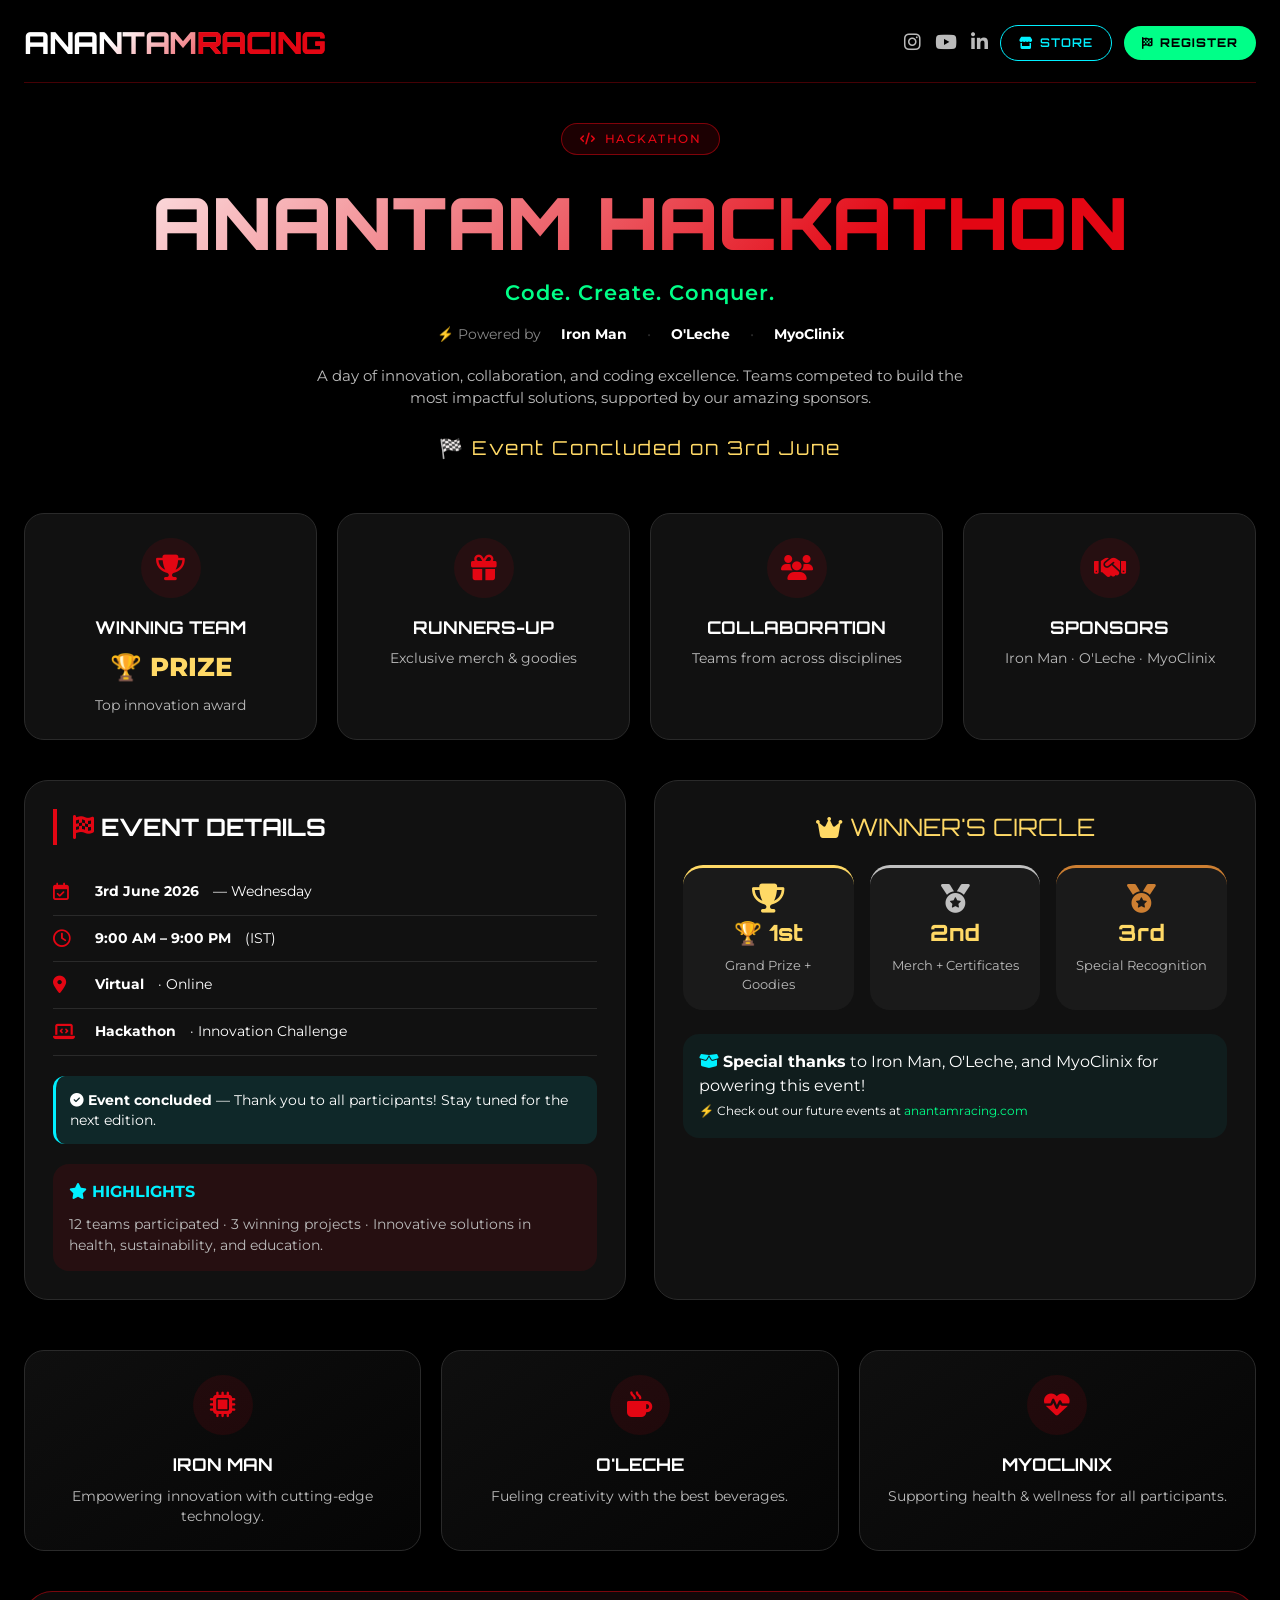
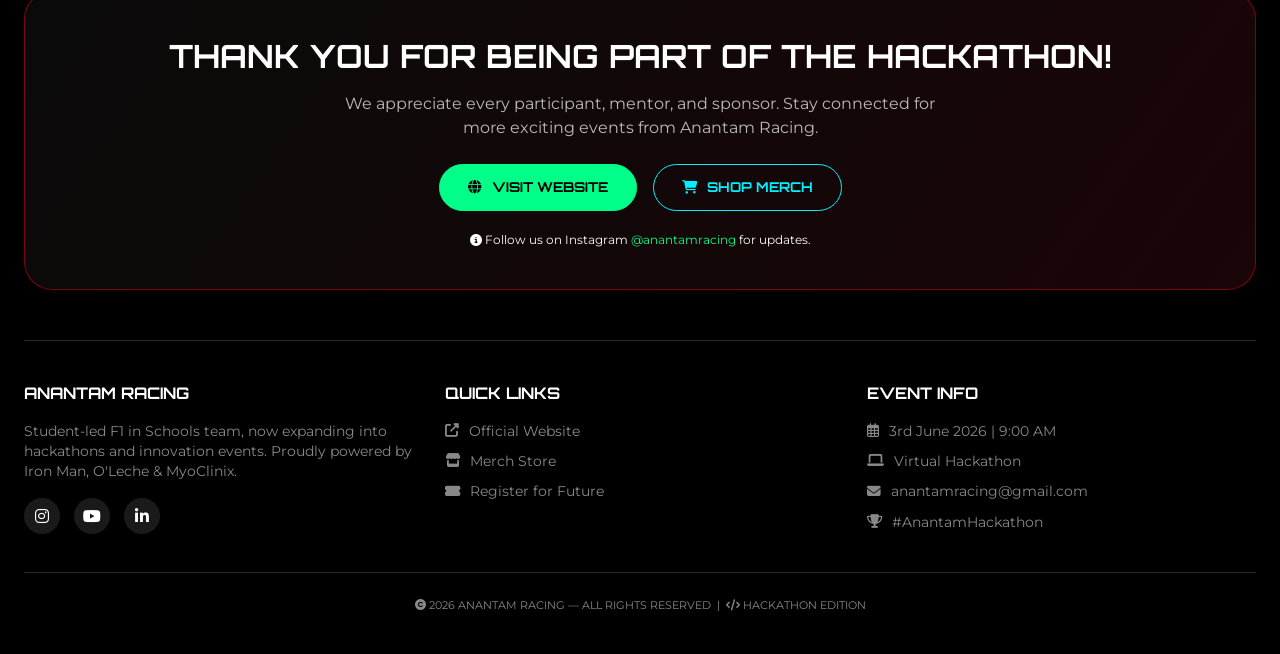
==== index.html @ 7edc6cb1 "Add files via upload" ====
<!DOCTYPE html>
<html lang="en">
<head>
  <meta charset="UTF-8">
  <meta name="viewport" content="width=device-width, initial-scale=1.0, viewport-fit=cover">
  <title>ANANTAM RACING · HACKATHON · Powered by Iron Man, O'Leche & MyoClinix</title>
  
  <!-- SEO & Social -->
  <meta name="description" content="Anantam Hackathon – a day of coding, innovation, and collaboration. Powered by Iron Man, O'Leche, and MyoClinix. Check out the highlights and winners.">
  <meta name="keywords" content="Hackathon, Anantam, Coding, Iron Man, O'Leche, MyoClinix, Innovation, Tech Event">
  <meta name="author" content="Anantam Racing">
  <link rel="canonical" href="https://anantamracing.com/hackathon">
  <meta property="og:title" content="ANANTAM RACING · HACKATHON">
  <meta property="og:description" content="Anantam Hackathon – powered by Iron Man, O'Leche & MyoClinix. Innovation at its best.">
  <meta property="og:image" content="https://anantamracing.com/og-hackathon.jpg">
  <meta property="og:type" content="website">
  <meta name="twitter:card" content="summary_large_image">
  
  <!-- Fonts & Icons -->
  <link href="https://fonts.googleapis.com/css2?family=Orbitron:wght@400;500;600;700;800;900&family=Montserrat:wght@300;400;500;600;700;800&display=swap" rel="stylesheet">
  <link rel="stylesheet" href="https://cdnjs.cloudflare.com/ajax/libs/font-awesome/6.4.0/css/all.min.css">
  <link rel="icon" href="https://anantamracing.com/assets/favicon/favicon-dark.png" media="(prefers-color-scheme: dark)">
  <link rel="icon" href="https://anantamracing.com/assets/favicon/favicon-light.png" media="(prefers-color-scheme: light)">
  <style>
    /* === SAME STYLES AS BEFORE (kept identical for consistency) === */
    * {
      margin: 0;
      padding: 0;
      box-sizing: border-box;
    }

    :root {
      --primary: #E30613;
      --primary-dark: #b0050f;
      --accent: #00F0FF;
      --dark: #000000;
      --gray-100: #0A0A0A;
      --gray-200: #111111;
      --gray-300: #1A1A1A;
      --gray-400: #2A2A2A;
      --text-light: #FFFFFF;
      --text-muted: #BBBBBB;
      --text-dim: #888888;
      --gold: #FFD966;
      --neon-green: #00FF88;
      --silver: #C0C0C0;
      --bronze: #CD7F32;
    }

    body {
      background: var(--dark);
      color: var(--text-light);
      font-family: 'Montserrat', sans-serif;
      line-height: 1.5;
      overflow-x: hidden;
    }

    html {
      scroll-behavior: smooth;
    }

    ::-webkit-scrollbar {
      width: 5px;
    }
    ::-webkit-scrollbar-track {
      background: var(--gray-300);
    }
    ::-webkit-scrollbar-thumb {
      background: var(--primary);
      border-radius: 10px;
    }

    .container {
      width: 100%;
      max-width: 1280px;
      margin: 0 auto;
      padding: 20px 24px;
    }

    @media (max-width: 768px) {
      .container {
        padding: 16px 20px;
      }
    }

    @media (max-width: 480px) {
      .container {
        padding: 12px 16px;
      }
    }

    .main-header {
      display: flex;
      justify-content: space-between;
      align-items: center;
      flex-wrap: wrap;
      gap: 16px;
      margin-bottom: 40px;
      padding-bottom: 16px;
      border-bottom: 1px solid rgba(227,6,19,0.3);
    }

    .logo {
      font-family: 'Orbitron', monospace;
      font-size: clamp(1.4rem, 5vw, 1.9rem);
      font-weight: 800;
      letter-spacing: -0.5px;
      background: linear-gradient(135deg, #fff 30%, var(--primary) 80%);
      -webkit-background-clip: text;
      background-clip: text;
      color: transparent;
    }
    .logo span {
      background: none;
      -webkit-background-clip: unset;
      background-clip: unset;
      color: var(--primary);
    }

    .header-actions {
      display: flex;
      gap: 12px;
      align-items: center;
      flex-wrap: wrap;
    }

    .social-icons {
      display: flex;
      gap: 14px;
    }
    .social-icons a {
      color: var(--text-muted);
      font-size: 1.2rem;
      transition: all 0.2s ease;
    }
    .social-icons a:hover {
      color: var(--primary);
      transform: translateY(-2px);
    }

    .btn {
      padding: 8px 18px;
      border-radius: 40px;
      font-family: 'Orbitron', monospace;
      font-weight: 600;
      font-size: 0.75rem;
      letter-spacing: 1px;
      text-decoration: none;
      transition: 0.25s;
      display: inline-flex;
      align-items: center;
      gap: 6px;
      white-space: nowrap;
    }

    @media (max-width: 550px) {
      .btn {
        padding: 6px 14px;
        font-size: 0.7rem;
      }
      .social-icons a {
        font-size: 1rem;
      }
    }

    .btn-primary {
      background: var(--primary);
      color: white;
      border: 1px solid var(--primary);
    }
    .btn-primary:hover {
      background: transparent;
      color: var(--primary);
    }
    .btn-merch {
      background: transparent;
      border: 1px solid var(--accent);
      color: var(--accent);
    }
    .btn-merch:hover {
      background: var(--accent);
      color: #000;
    }
    .btn-register {
      background: var(--neon-green);
      border-color: var(--neon-green);
      color: #000;
      font-weight: 800;
    }
    .btn-register:hover {
      background: transparent;
      color: var(--neon-green);
    }

    .hero {
      text-align: center;
      margin: 20px 0 40px;
    }
    .event-badge {
      display: inline-flex;
      align-items: center;
      gap: 8px;
      background: rgba(227,6,19,0.12);
      backdrop-filter: blur(4px);
      padding: 6px 18px;
      border-radius: 60px;
      border: 1px solid rgba(227,6,19,0.5);
      font-size: 0.75rem;
      font-weight: 500;
      letter-spacing: 1.5px;
      margin-bottom: 24px;
      color: var(--primary);
    }
    .hero h1 {
      font-family: 'Orbitron', monospace;
      font-size: clamp(2rem, 8vw, 4.5rem);
      font-weight: 900;
      line-height: 1.2;
      background: linear-gradient(135deg, #FFFFFF 0%, #E30613 70%);
      -webkit-background-clip: text;
      background-clip: text;
      color: transparent;
      margin-bottom: 12px;
    }
    .hero-tagline {
      font-size: clamp(1rem, 4vw, 1.3rem);
      color: var(--neon-green);
      font-weight: 600;
      letter-spacing: 1px;
      margin-bottom: 16px;
    }
    .hero-desc {
      max-width: 700px;
      margin: 0 auto 24px;
      color: var(--text-muted);
      font-size: 0.95rem;
      padding: 0 12px;
    }
    .partner-credit {
      display: flex;
      justify-content: center;
      align-items: center;
      gap: 20px;
      flex-wrap: wrap;
      margin-bottom: 20px;
      font-size: 0.85rem;
      color: var(--text-dim);
    }
    .partner-credit strong {
      color: var(--text-light);
    }
    .partner-credit .divider {
      color: var(--gray-400);
    }

    .countdown-wrapper {
      display: flex;
      justify-content: center;
      gap: 12px;
      flex-wrap: wrap;
      margin-top: 20px;
    }
    .time-card {
      background: rgba(0,0,0,0.7);
      backdrop-filter: blur(12px);
      border: 1px solid var(--gray-400);
      border-radius: 16px;
      padding: 12px 16px;
      min-width: 75px;
      text-align: center;
    }
    @media (max-width: 480px) {
      .time-card {
        min-width: 65px;
        padding: 10px 12px;
      }
      .time-card h2 {
        font-size: 1.8rem;
      }
    }
    .time-card h2 {
      font-family: 'Orbitron', monospace;
      font-size: 2rem;
      font-weight: 800;
      color: var(--primary);
      margin-bottom: 4px;
    }
    .time-card p {
      font-size: 0.65rem;
      text-transform: uppercase;
      letter-spacing: 1px;
      color: var(--text-dim);
    }
    .concluded-msg {
      font-family: 'Orbitron', monospace;
      font-size: 1.2rem;
      color: var(--gold);
      margin-top: 10px;
      letter-spacing: 2px;
    }

    .highlights-grid {
      display: grid;
      grid-template-columns: repeat(auto-fit, minmax(220px, 1fr));
      gap: 20px;
      margin: 50px 0 40px;
    }
    @media (max-width: 560px) {
      .highlights-grid {
        grid-template-columns: 1fr 1fr;
        gap: 14px;
      }
    }
    @media (max-width: 450px) {
      .highlights-grid {
        grid-template-columns: 1fr;
      }
    }
    .highlight-block {
      background: var(--gray-200);
      border: 1px solid var(--gray-400);
      border-radius: 20px;
      padding: 24px 16px;
      text-align: center;
      transition: all 0.3s ease;
    }
    .highlight-block:hover {
      border-color: var(--primary);
      transform: translateY(-4px);
    }
    .icon-circle {
      width: 60px;
      height: 60px;
      background: rgba(227,6,19,0.1);
      border-radius: 50%;
      display: flex;
      align-items: center;
      justify-content: center;
      margin: 0 auto 16px;
      font-size: 1.6rem;
      color: var(--primary);
    }
    .highlight-block h3 {
      font-family: 'Orbitron', monospace;
      font-size: 1.1rem;
      margin-bottom: 8px;
    }
    .highlight-block p {
      color: var(--text-muted);
      font-size: 0.85rem;
    }
    .prize-money {
      font-size: 1.6rem;
      font-weight: 800;
      color: var(--gold);
      margin: 8px 0;
    }

    .feature-grid {
      display: grid;
      grid-template-columns: 1fr 1fr;
      gap: 28px;
      margin: 40px 0 50px;
    }
    @media (max-width: 880px) {
      .feature-grid {
        grid-template-columns: 1fr;
        gap: 24px;
      }
    }
    .info-card, .podium-card {
      background: var(--gray-200);
      border-radius: 24px;
      border: 1px solid var(--gray-400);
      padding: 28px;
    }
    @media (max-width: 480px) {
      .info-card, .podium-card {
        padding: 20px;
      }
    }
    .info-card h2 {
      font-family: 'Orbitron', monospace;
      font-size: 1.5rem;
      margin-bottom: 24px;
      border-left: 4px solid var(--primary);
      padding-left: 16px;
    }
    .details-list {
      list-style: none;
    }
    .details-list li {
      display: flex;
      align-items: center;
      gap: 14px;
      padding: 12px 0;
      border-bottom: 1px solid var(--gray-400);
      font-size: 0.9rem;
      flex-wrap: wrap;
    }
    .details-list li i {
      width: 28px;
      color: var(--primary);
      font-size: 1.1rem;
    }
    .registration-note {
      background: rgba(0,240,255,0.1);
      border-left: 3px solid var(--accent);
      padding: 14px;
      margin-top: 20px;
      border-radius: 12px;
      font-size: 0.85rem;
    }
    .extra-attempts {
      background: rgba(227,6,19,0.1);
      border-radius: 16px;
      padding: 16px;
      margin-top: 20px;
    }
    .extra-attempts h4 {
      color: var(--accent);
      margin-bottom: 10px;
      font-size: 1rem;
    }
    .extra-attempts p {
      font-size: 0.85rem;
      color: var(--text-muted);
    }

    .podium-title {
      font-family: 'Orbitron', monospace;
      font-size: 1.5rem;
      color: var(--gold);
      margin-bottom: 20px;
      text-align: center;
    }
    .prize-structure {
      display: flex;
      justify-content: space-around;
      flex-wrap: wrap;
      gap: 16px;
      margin-top: 16px;
    }
    .prize-item {
      background: var(--gray-300);
      padding: 16px;
      border-radius: 20px;
      flex: 1;
      min-width: 100px;
      text-align: center;
    }
    .prize-item.p1 { border-top: 3px solid var(--gold); }
    .prize-item.p2 { border-top: 3px solid var(--silver); }
    .prize-item.p3 { border-top: 3px solid var(--bronze); }
    .prize-amount {
      font-size: 1.4rem;
      font-weight: 800;
      font-family: 'Orbitron', monospace;
      color: var(--gold);
    }
    .prize-desc {
      color: var(--text-muted);
      margin-top: 6px;
      font-size: 0.8rem;
    }

    .cta-premium {
      background: linear-gradient(125deg, #0A0A0A 0%, #1a0507 100%);
      border-radius: 28px;
      padding: 40px 24px;
      text-align: center;
      margin: 40px 0 50px;
      border: 1px solid rgba(227,6,19,0.5);
    }
    @media (max-width: 480px) {
      .cta-premium {
        padding: 32px 20px;
      }
    }
    .cta-premium h2 {
      font-size: clamp(1.5rem, 5vw, 2rem);
      font-family: 'Orbitron', monospace;
      margin-bottom: 12px;
    }
    .cta-buttons-group {
      display: flex;
      gap: 16px;
      justify-content: center;
      flex-wrap: wrap;
      margin-top: 24px;
    }
    .btn-cta {
      padding: 12px 28px;
      border-radius: 60px;
      text-decoration: none;
      font-weight: 700;
      font-family: 'Orbitron', monospace;
      transition: 0.2s;
      display: inline-flex;
      align-items: center;
      gap: 10px;
      font-size: 0.85rem;
    }
    .btn-cta-primary {
      background: var(--neon-green);
      color: #000;
      border: 1px solid var(--neon-green);
    }
    .btn-cta-primary:hover {
      background: transparent;
      color: var(--neon-green);
    }
    .btn-cta-secondary {
      background: transparent;
      border: 1px solid var(--accent);
      color: var(--accent);
    }
    .btn-cta-secondary:hover {
      background: var(--accent);
      color: #000;
    }

    .footer {
      margin-top: 50px;
      border-top: 1px solid var(--gray-400);
      padding-top: 40px;
    }
    .footer-grid {
      display: grid;
      grid-template-columns: repeat(auto-fit, minmax(220px, 1fr));
      gap: 32px;
      margin-bottom: 30px;
    }
    @media (max-width: 600px) {
      .footer-grid {
        gap: 24px;
      }
    }
    .footer-col h4 {
      font-family: 'Orbitron', monospace;
      margin-bottom: 16px;
      font-size: 1rem;
    }
    .footer-links, .footer-contact {
      list-style: none;
    }
    .footer-links li, .footer-contact li {
      margin-bottom: 10px;
      display: flex;
      align-items: center;
      gap: 10px;
      color: var(--text-dim);
      font-size: 0.85rem;
      flex-wrap: wrap;
    }
    .footer-links a {
      color: var(--text-dim);
      text-decoration: none;
      transition: 0.2s;
    }
    .footer-links a:hover {
      color: var(--primary);
    }
    .social-footer {
      display: flex;
      gap: 14px;
      margin-top: 16px;
      flex-wrap: wrap;
    }
    .social-footer a {
      background: var(--gray-300);
      width: 36px;
      height: 36px;
      border-radius: 50%;
      display: flex;
      align-items: center;
      justify-content: center;
      color: white;
      transition: 0.2s;
      text-decoration: none;
    }
    .social-footer a:hover {
      background: var(--primary);
      transform: translateY(-3px);
    }
    .copyright {
      text-align: center;
      padding: 24px 0 20px;
      border-top: 1px solid var(--gray-400);
      font-size: 0.7rem;
      color: var(--text-dim);
    }

    .text-link {
      color: var(--neon-green);
      text-decoration: none;
    }
    .text-link:hover {
      text-decoration: underline;
    }
    .fade-up {
      opacity: 0;
      transform: translateY(25px);
      animation: fadeUp 0.7s forwards;
    }
    @keyframes fadeUp {
      to { opacity: 1; transform: translateY(0); }
    }
    .delay-1 { animation-delay: 0.1s; }
    .delay-2 { animation-delay: 0.2s; }
  </style>
</head>
<body>

<div class="container">
  <!-- HEADER -->
  <div class="main-header fade-up">
    <div class="logo">ANANTAM<span>RACING</span></div>
    <div class="header-actions">
      <div class="social-icons">
        <a href="https://www.instagram.com/anantamracing/" target="_blank"><i class="fab fa-instagram"></i></a>
        <a href="https://www.youtube.com/@Anantamracing" target="_blank"><i class="fab fa-youtube"></i></a>
        <a href="https://www.linkedin.com/company/anantam-f1-in-schools/" target="_blank"><i class="fab fa-linkedin-in"></i></a>
      </div>
      <a href="https://store.anantamracing.com" class="btn btn-merch" target="_blank"><i class="fas fa-store"></i> STORE</a>
      <a href="https://tickets.anantamracing.com" class="btn btn-register" target="_blank"><i class="fas fa-flag-checkered"></i> REGISTER</a>
    </div>
  </div>

  <!-- HERO -->
  <div class="hero fade-up delay-1">
    <div class="event-badge"><i class="fas fa-code"></i> HACKATHON</div>
    <h1>ANANTAM HACKATHON</h1>
    <div class="hero-tagline">Code. Create. Conquer.</div>
    
    <!-- Partnership Credit -->
    <div class="partner-credit">
      <span>⚡ Powered by</span>
      <strong>Iron Man</strong>
      <span class="divider">•</span>
      <strong>O'Leche</strong>
      <span class="divider">•</span>
      <strong>MyoClinix</strong>
    </div>

    <p class="hero-desc">A day of innovation, collaboration, and coding excellence. Teams competed to build the most impactful solutions, supported by our amazing sponsors.</p>
    
    <!-- Countdown – now showing "Event Concluded" since it's past -->
    <div class="countdown-wrapper" id="countdownContainer">
      <div class="time-card"><h2 id="days">00</h2><p>DAYS</p></div>
      <div class="time-card"><h2 id="hours">00</h2><p>HOURS</p></div>
      <div class="time-card"><h2 id="minutes">00</h2><p>MINUTES</p></div>
      <div class="time-card"><h2 id="seconds">00</h2><p>SECONDS</p></div>
    </div>
    <div class="concluded-msg" id="concludedMsg" style="display:none;">🏁 Event Concluded on 3rd June</div>
  </div>

  <!-- HIGHLIGHTS -->
  <div class="highlights-grid fade-up delay-2">
    <div class="highlight-block"><div class="icon-circle"><i class="fas fa-trophy"></i></div><h3>WINNING TEAM</h3><div class="prize-money">🏆 PRIZE</div><p>Top innovation award</p></div>
    <div class="highlight-block"><div class="icon-circle"><i class="fas fa-gift"></i></div><h3>RUNNERS-UP</h3><p>Exclusive merch & goodies</p></div>
    <div class="highlight-block"><div class="icon-circle"><i class="fas fa-users"></i></div><h3>COLLABORATION</h3><p>Teams from across disciplines</p></div>
    <div class="highlight-block"><div class="icon-circle"><i class="fas fa-handshake"></i></div><h3>SPONSORS</h3><p>Iron Man · O'Leche · MyoClinix</p></div>
  </div>

  <!-- FEATURE GRID -->
  <div class="feature-grid">
    <div class="info-card fade-up">
      <h2><i class="fas fa-flag-checkered" style="color: var(--primary);"></i> EVENT DETAILS</h2>
      <ul class="details-list">
        <li><i class="far fa-calendar-check"></i> <strong>3rd June 2026</strong> — Wednesday</li>
        <li><i class="far fa-clock"></i> <strong>9:00 AM – 9:00 PM</strong> (IST)</li>
        <li><i class="fas fa-location-dot"></i> <strong>Virtual</strong> · Online</li>
        <li><i class="fas fa-laptop-code"></i> <strong>Hackathon</strong> · Innovation Challenge</li>
      </ul>
      <div class="registration-note">
        <i class="fas fa-check-circle"></i> <strong>Event concluded</strong> — Thank you to all participants! Stay tuned for the next edition.
      </div>
      <div class="extra-attempts">
        <h4><i class="fas fa-star"></i> HIGHLIGHTS</h4>
        <p>12 teams participated · 3 winning projects · Innovative solutions in health, sustainability, and education.</p>
      </div>
    </div>

    <!-- PODIUM -->
    <div class="podium-card fade-up delay-1">
      <div class="podium-title"><i class="fas fa-crown"></i> WINNER'S CIRCLE</div>
      <div class="prize-structure">
        <div class="prize-item p1">
          <i class="fas fa-trophy" style="font-size: 1.8rem; color: var(--gold);"></i>
          <div class="prize-amount">🏆 1st</div>
          <div class="prize-desc">Grand Prize + Goodies</div>
        </div>
        <div class="prize-item p2">
          <i class="fas fa-medal" style="font-size: 1.8rem; color: var(--silver);"></i>
          <div class="prize-amount">2nd</div>
          <div class="prize-desc">Merch + Certificates</div>
        </div>
        <div class="prize-item p3">
          <i class="fas fa-medal" style="font-size: 1.8rem; color: var(--bronze);"></i>
          <div class="prize-amount">3rd</div>
          <div class="prize-desc">Special Recognition</div>
        </div>
      </div>
      <div style="margin-top: 24px; padding: 16px; background: rgba(0,240,255,0.05); border-radius: 16px;">
        <i class="fas fa-box-open" style="color: var(--accent);"></i> <strong>Special thanks</strong> to Iron Man, O'Leche, and MyoClinix for powering this event!<br>
        <span style="font-size: 0.75rem;">⚡ Check out our future events at <a href="https://anantamracing.com" target="_blank" class="text-link">anantamracing.com</a></span>
      </div>
    </div>
  </div>

  <!-- SPONSOR HIGHLIGHTS -->
  <div class="highlights-grid" style="margin: 20px 0 30px;">
    <div class="highlight-block" style="background: linear-gradient(145deg, #0f0f0f, #050505);">
      <div class="icon-circle"><i class="fas fa-microchip"></i></div>
      <h3>IRON MAN</h3>
      <p>Empowering innovation with cutting-edge technology.</p>
    </div>
    <div class="highlight-block" style="background: linear-gradient(145deg, #0f0f0f, #050505);">
      <div class="icon-circle"><i class="fas fa-mug-hot"></i></div>
      <h3>O'LECHE</h3>
      <p>Fueling creativity with the best beverages.</p>
    </div>
    <div class="highlight-block" style="background: linear-gradient(145deg, #0f0f0f, #050505);">
      <div class="icon-circle"><i class="fas fa-heartbeat"></i></div>
      <h3>MYOCLINIX</h3>
      <p>Supporting health & wellness for all participants.</p>
    </div>
  </div>

  <!-- CTA SECTION – now showing "Event Concluded" but keeping the layout -->
  <div class="cta-premium fade-up">
    <h2>THANK YOU FOR BEING PART OF THE HACKATHON!</h2>
    <p style="max-width: 600px; margin: 0 auto; color: var(--text-muted);">We appreciate every participant, mentor, and sponsor. Stay connected for more exciting events from Anantam Racing.</p>
    <div class="cta-buttons-group">
      <a href="https://anantamracing.com" target="_blank" class="btn-cta btn-cta-primary"><i class="fas fa-globe"></i> VISIT WEBSITE</a>
      <a href="https://store.anantamracing.com" target="_blank" class="btn-cta btn-cta-secondary"><i class="fas fa-shopping-cart"></i> SHOP MERCH</a>
    </div>
    <p style="margin-top: 20px; font-size: 0.75rem;"><i class="fas fa-info-circle"></i> Follow us on Instagram <a href="https://instagram.com/anantamracing" target="_blank" class="text-link">@anantamracing</a> for updates.</p>
  </div>

  <!-- FOOTER -->
  <div class="footer">
    <div class="footer-grid">
      <div class="footer-col">
        <h4>ANANTAM RACING</h4>
        <p style="color: var(--text-dim); font-size: 0.85rem;">Student-led F1 in Schools team, now expanding into hackathons and innovation events. Proudly powered by Iron Man, O'Leche & MyoClinix.</p>
        <div class="social-footer">
          <a href="https://www.instagram.com/anantamracing/" target="_blank"><i class="fab fa-instagram"></i></a>
          <a href="https://www.youtube.com/@Anantamracing" target="_blank"><i class="fab fa-youtube"></i></a>
          <a href="https://www.linkedin.com/company/anantam-f1-in-schools/" target="_blank"><i class="fab fa-linkedin-in"></i></a>
        </div>
      </div>
      <div class="footer-col">
        <h4>QUICK LINKS</h4>
        <ul class="footer-links">
          <li><i class="fas fa-external-link-alt"></i> <a href="https://anantamracing.com" target="_blank">Official Website</a></li>
          <li><i class="fas fa-store"></i> <a href="https://store.anantamracing.com" target="_blank">Merch Store</a></li>
          <li><i class="fas fa-ticket-alt"></i> <a href="https://tickets.anantamracing.com" target="_blank">Register for Future</a></li>
        </ul>
      </div>
      <div class="footer-col">
        <h4>EVENT INFO</h4>
        <ul class="footer-contact">
          <li><i class="far fa-calendar-alt"></i> 3rd June 2026 | 9:00 AM</li>
          <li><i class="fas fa-laptop"></i> Virtual Hackathon</li>
          <li><i class="fas fa-envelope"></i> anantamracing@gmail.com</li>
          <li><i class="fas fa-trophy"></i> #AnantamHackathon</li>
        </ul>
      </div>
    </div>
    <div class="copyright">
      <i class="fas fa-copyright"></i> 2026 ANANTAM RACING — ALL RIGHTS RESERVED &nbsp;|&nbsp; <i class="fas fa-code"></i> HACKATHON EDITION
    </div>
  </div>
</div>

<script>
  // COUNTDOWN for June 3, 2026 at 9:00 AM (already passed)
  const eventDate = new Date("June 3, 2026 09:00:00").getTime();

  function updateCountdown() {
    const now = new Date().getTime();
    const distance = eventDate - now;

    if (distance < 0) {
      // Event concluded – hide numbers, show message
      document.querySelector('.countdown-wrapper').style.display = 'none';
      document.getElementById('concludedMsg').style.display = 'block';
      return;
    }

    const days = Math.floor(distance / (1000 * 60 * 60 * 24));
    const hours = Math.floor((distance % (1000 * 60 * 60 * 24)) / (1000 * 60 * 60));
    const minutes = Math.floor((distance % (1000 * 60 * 60)) / (1000 * 60));
    const seconds = Math.floor((distance % (1000 * 60)) / 1000);

    document.getElementById("days").innerText = days.toString().padStart(2, '0');
    document.getElementById("hours").innerText = hours.toString().padStart(2, '0');
    document.getElementById("minutes").innerText = minutes.toString().padStart(2, '0');
    document.getElementById("seconds").innerText = seconds.toString().padStart(2, '0');
  }
  updateCountdown();
  setInterval(updateCountdown, 1000);

  // Intersection animations for cards
  const animatedCards = document.querySelectorAll('.highlight-block, .info-card, .podium-card, .cta-premium');
  const observer = new IntersectionObserver((entries) => {
    entries.forEach(entry => {
      if(entry.isIntersecting) {
        entry.target.style.opacity = "1";
        entry.target.style.transform = "translateY(0)";
      }
    });
  }, { threshold: 0.1, rootMargin: "0px 0px -20px 0px" });
  
  animatedCards.forEach(card => {
    card.style.opacity = "0";
    card.style.transform = "translateY(20px)";
    card.style.transition = "opacity 0.5s ease, transform 0.5s ease";
    observer.observe(card);
  });
</script>
</body>
</html>
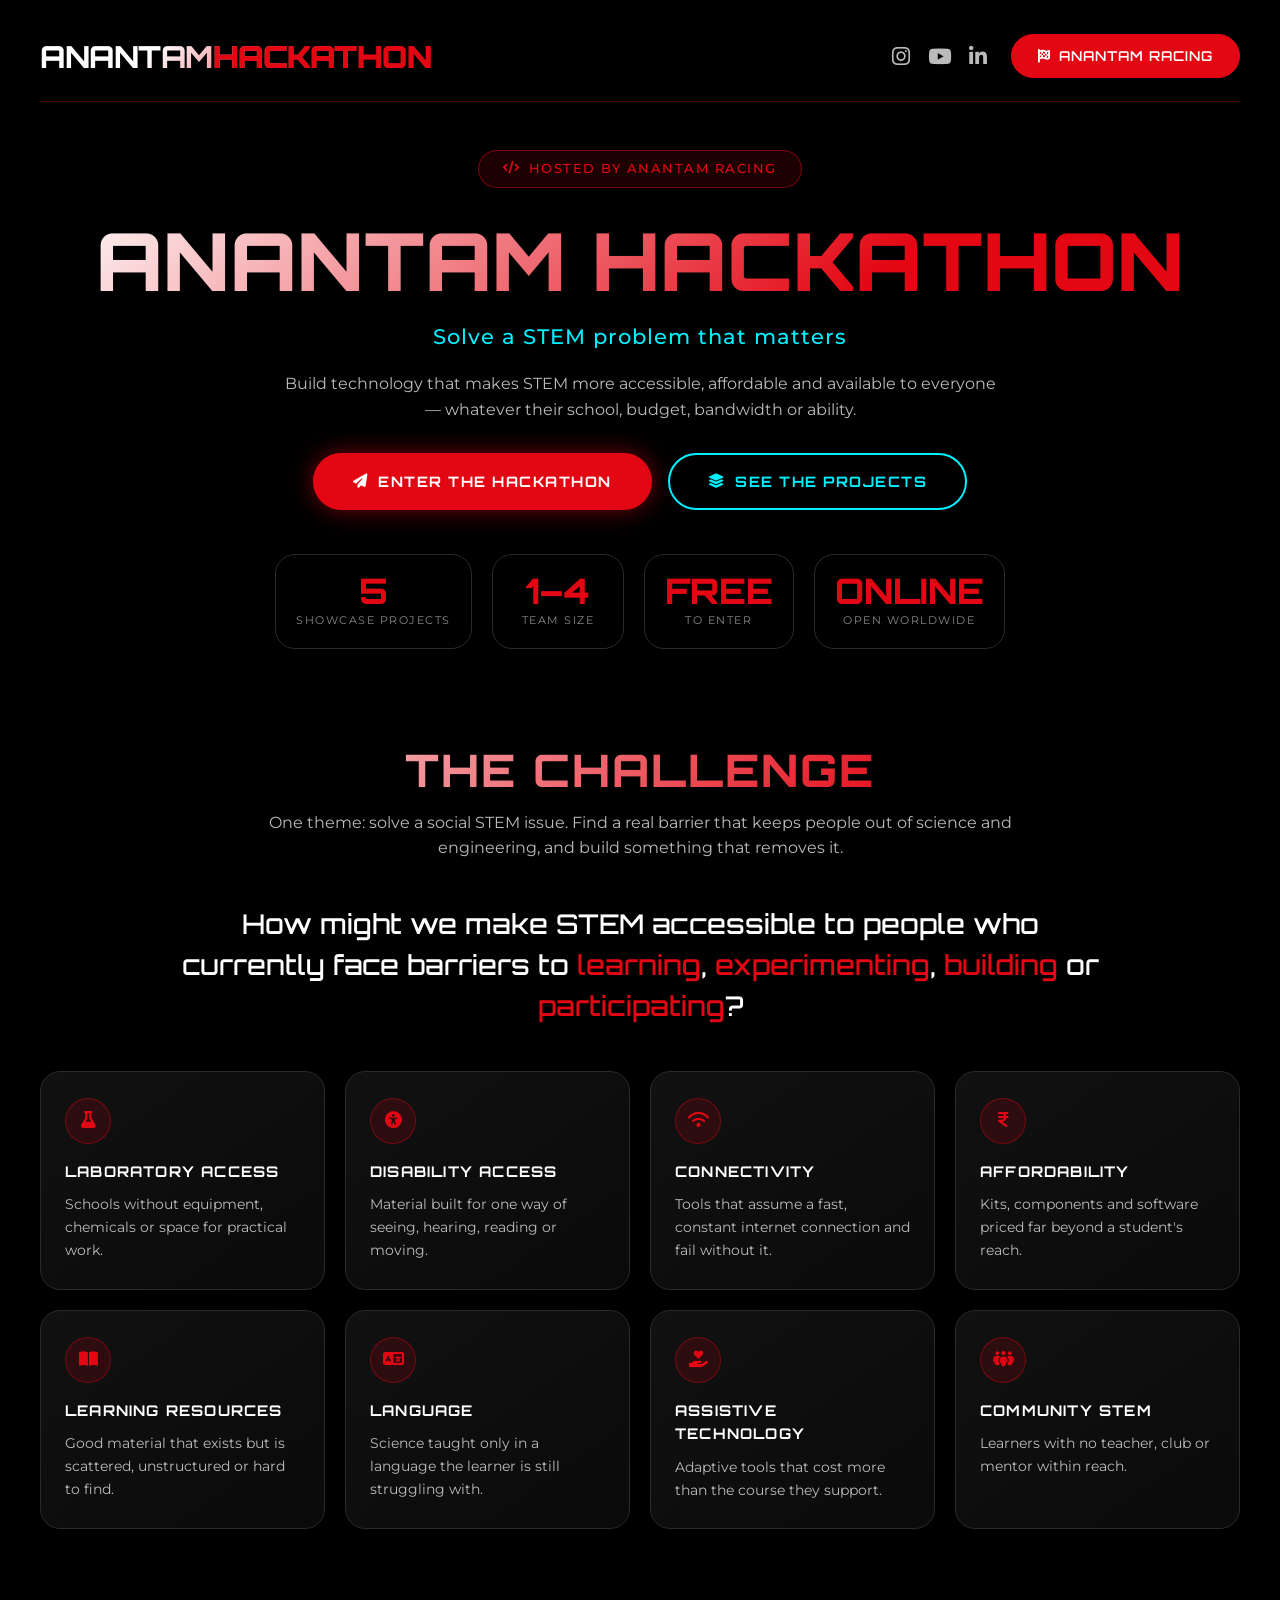
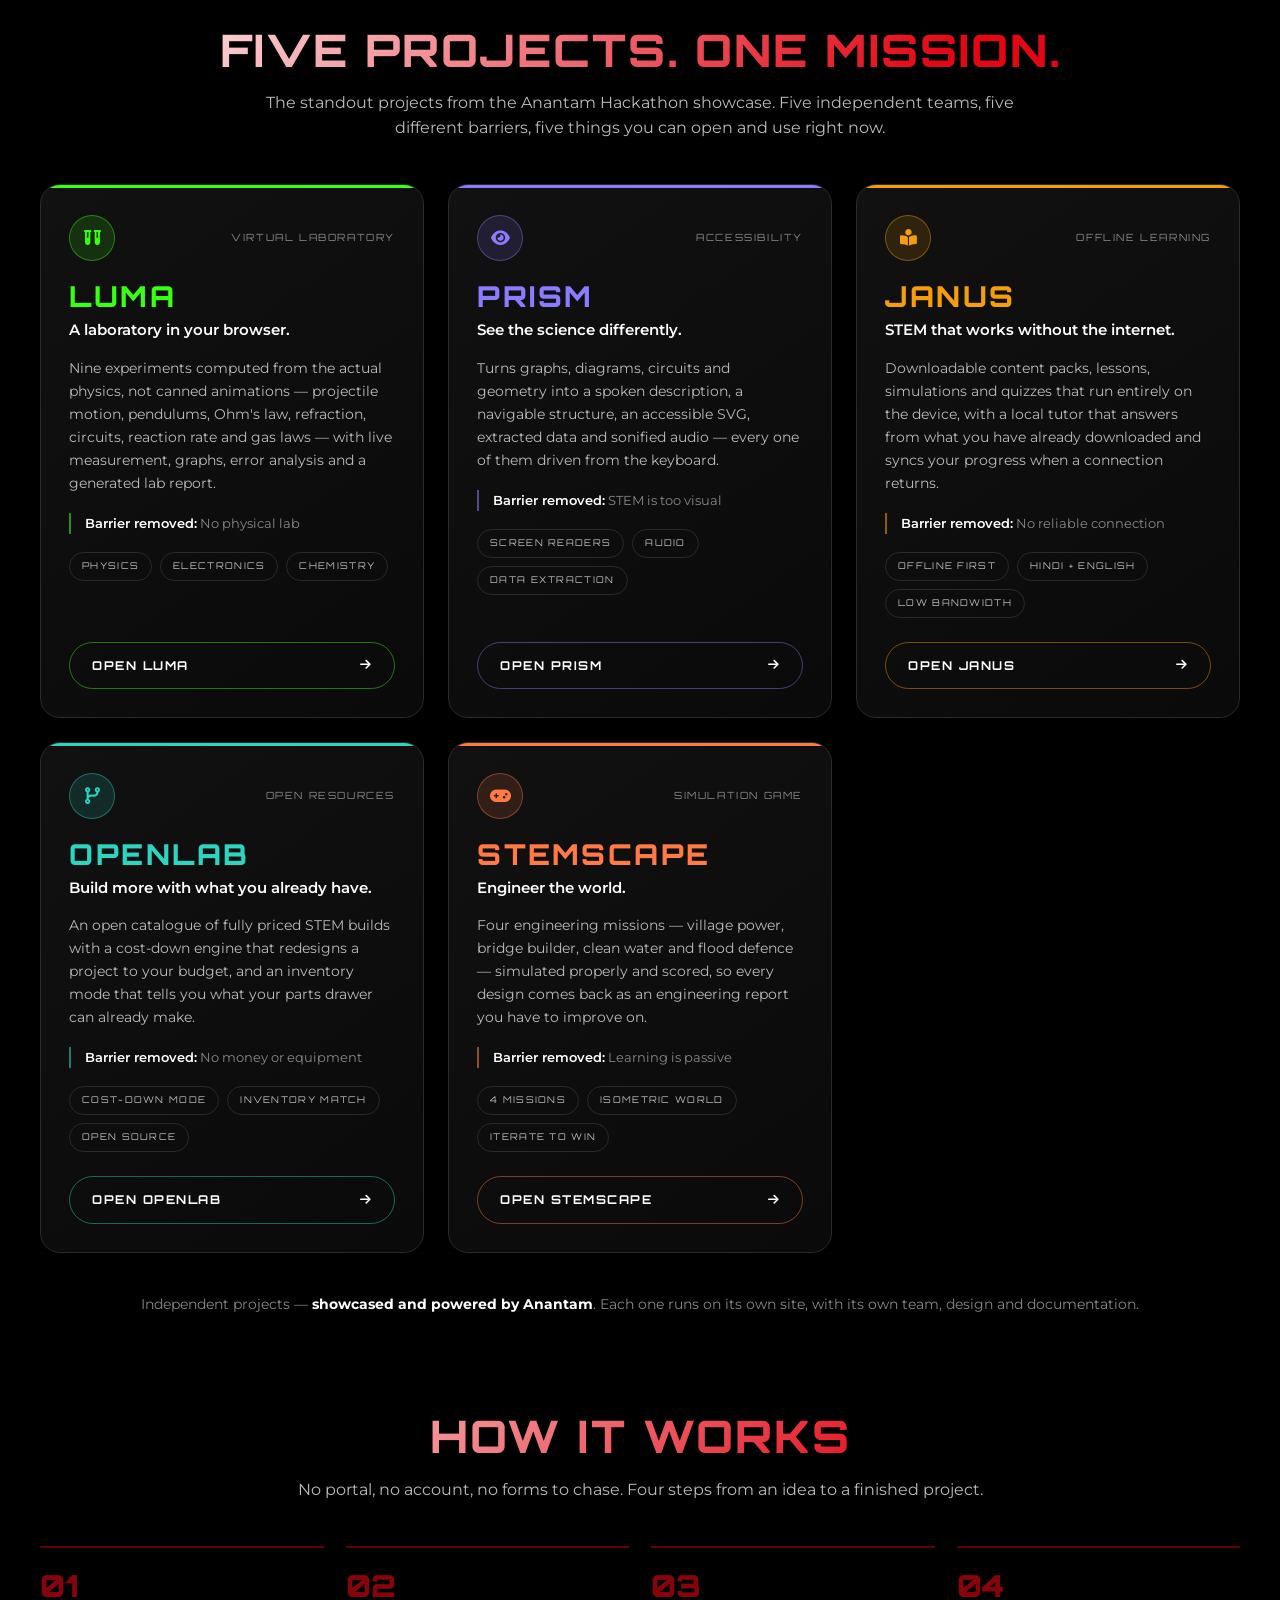
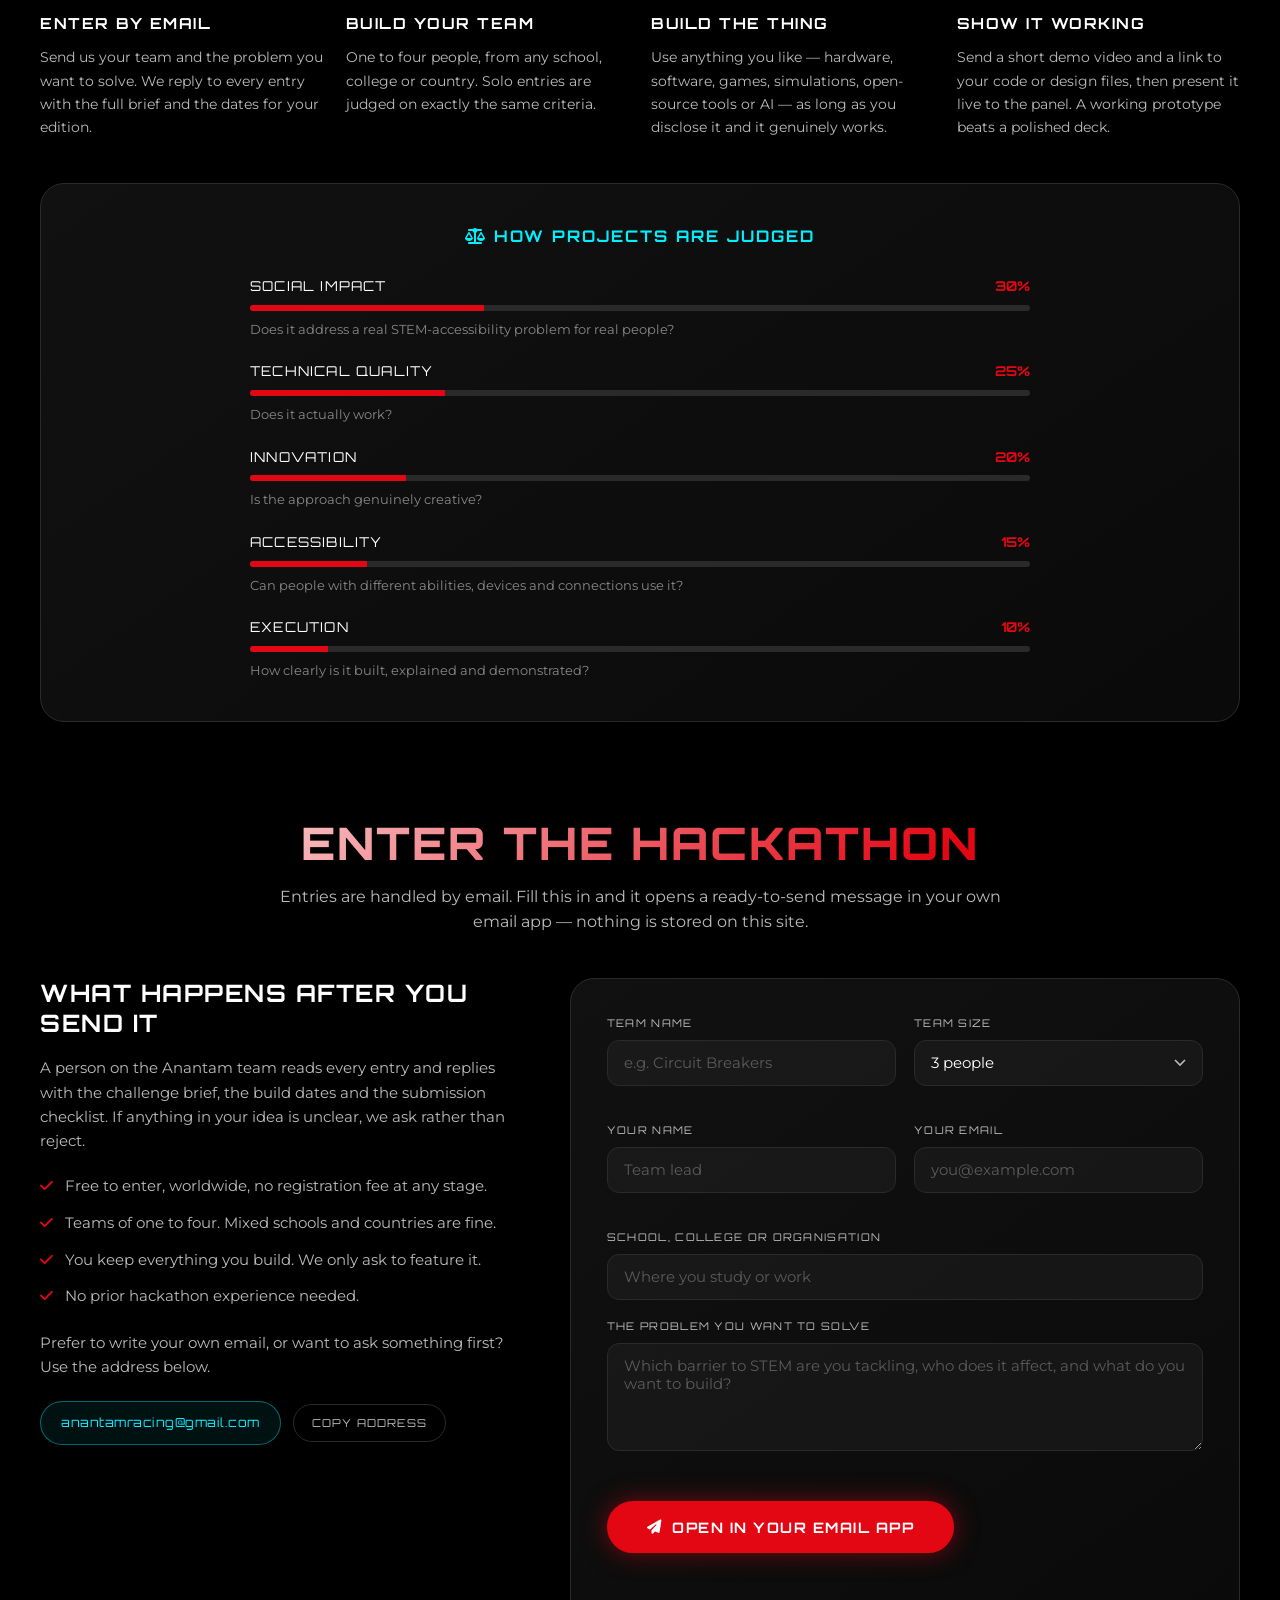
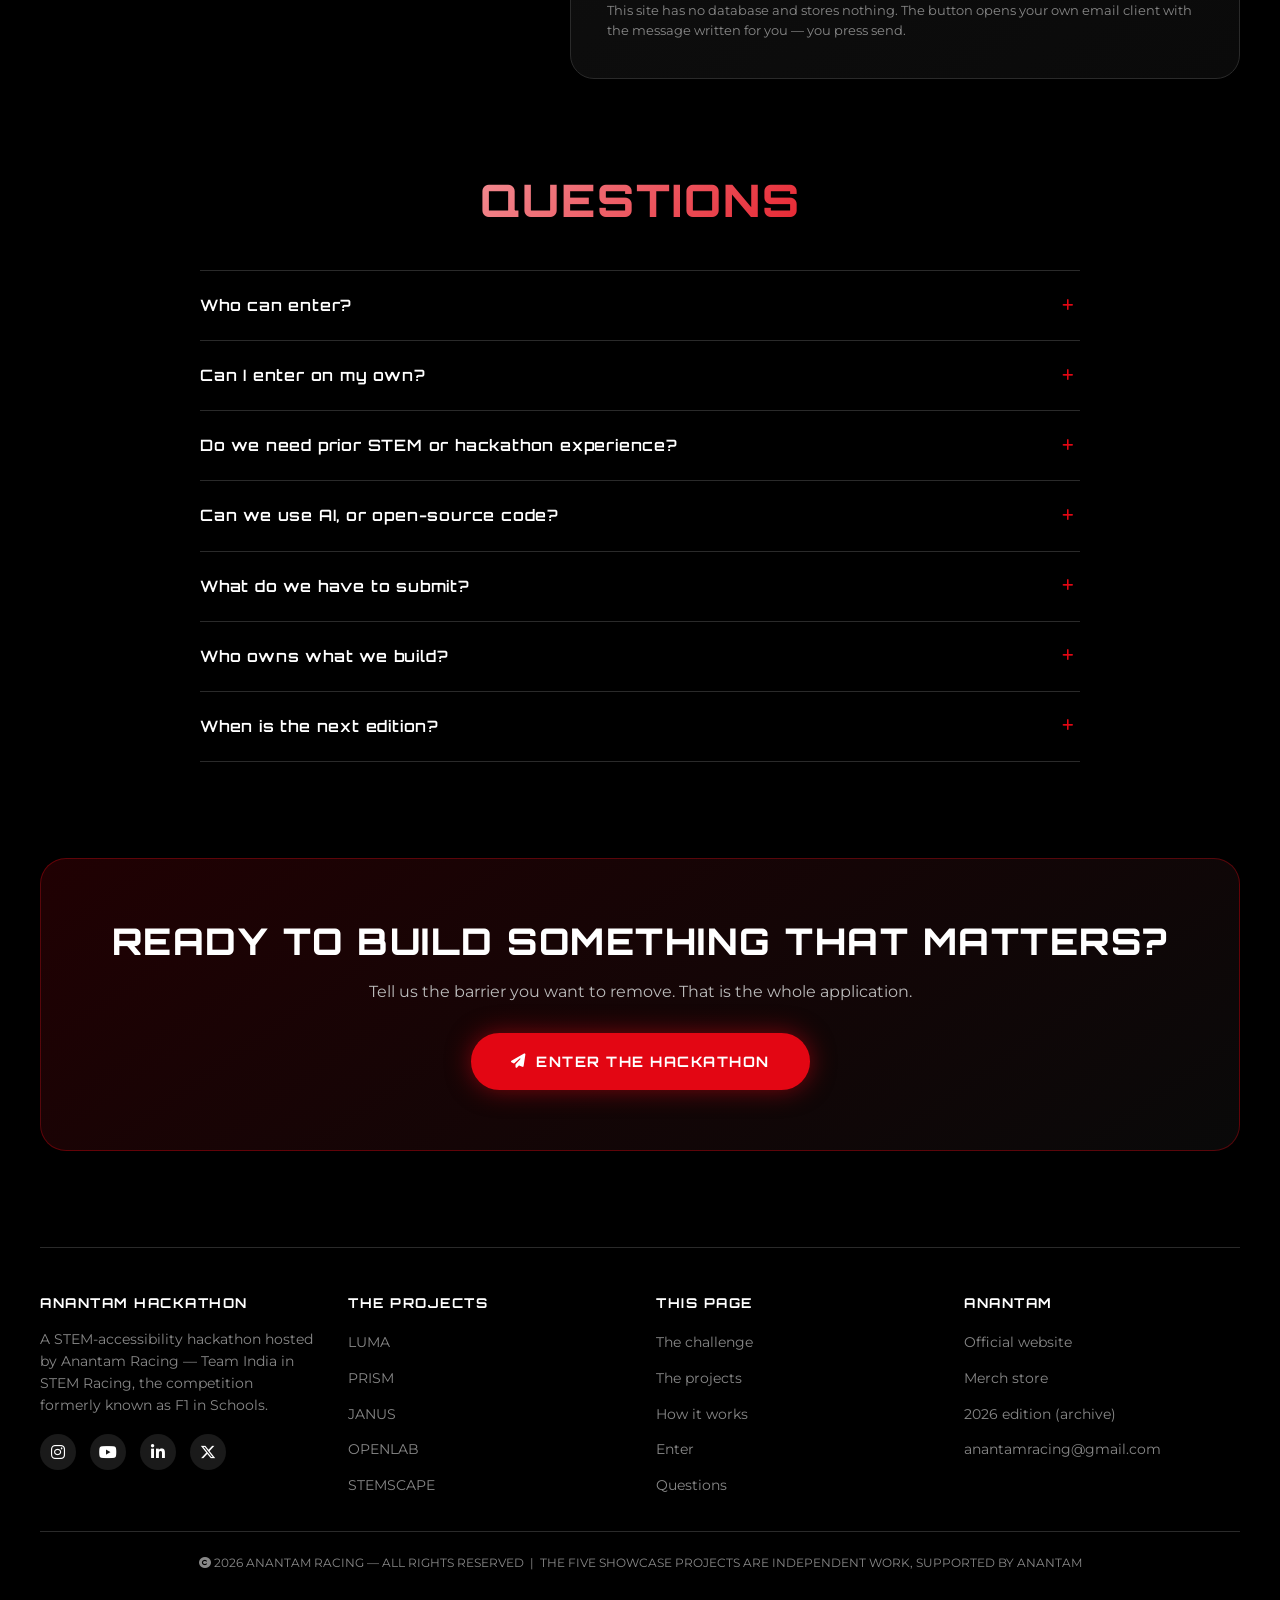
==== commit 4fa4a9cc: "Add Anantam Hackathon hub and five showcase projects Replace the concluded 2026 hackathon page with " ====
--- a/index.html
+++ b/index.html
@@ -3,26 +3,73 @@
 <head>
   <meta charset="UTF-8">
   <meta name="viewport" content="width=device-width, initial-scale=1.0, viewport-fit=cover">
-  <title>ANANTAM RACING · HACKATHON · Powered by Iron Man, O'Leche & MyoClinix</title>
-  
-  <!-- SEO & Social -->
-  <meta name="description" content="Anantam Hackathon – a day of coding, innovation, and collaboration. Powered by Iron Man, O'Leche, and MyoClinix. Check out the highlights and winners.">
-  <meta name="keywords" content="Hackathon, Anantam, Coding, Iron Man, O'Leche, MyoClinix, Innovation, Tech Event">
+  <title>Anantam Hackathon | Solve a STEM Problem That Matters | Anantam Racing</title>
+
+  <!-- SEO & Social — Anantam Racing · Team India · STEM Racing World Finalists -->
+  <meta name="description" content="The Anantam Hackathon challenges teams to solve a social STEM issue. Explore the five showcase projects making STEM more accessible, and enter the next edition.">
+  <meta name="keywords" content="Anantam Hackathon, Anantam Racing, Team India, STEM Racing, STEM hackathon India, STEM accessibility, student hackathon, coding, innovation">
   <meta name="author" content="Anantam Racing">
-  <link rel="canonical" href="https://anantamracing.com/hackathon">
-  <meta property="og:title" content="ANANTAM RACING · HACKATHON">
-  <meta property="og:description" content="Anantam Hackathon – powered by Iron Man, O'Leche & MyoClinix. Innovation at its best.">
-  <meta property="og:image" content="https://anantamracing.com/og-hackathon.jpg">
+  <meta name="robots" content="index, follow, max-image-preview:large, max-snippet:-1">
+  <link rel="canonical" href="https://anantamracing.com/hackathon/">
+  <meta property="og:site_name" content="Anantam Racing">
+  <meta property="og:locale" content="en_IN">
+  <meta property="og:title" content="Anantam Hackathon · Solve a STEM Problem That Matters">
+  <meta property="og:description" content="Build technology that makes STEM more accessible, affordable and available to everyone. Five showcase projects, hosted by Team India's STEM Racing World Finalists.">
+  <meta property="og:image" content="https://anantamracing.com/assets/og/anantam-racing-team-india-stem-racing-world-finalists.png">
+  <meta property="og:image:width" content="1200">
+  <meta property="og:image:height" content="630">
+  <meta property="og:image:alt" content="Anantam Racing — Team India, STEM Racing World Finalists">
+  <meta property="og:url" content="https://anantamracing.com/hackathon/">
   <meta property="og:type" content="website">
   <meta name="twitter:card" content="summary_large_image">
-  
+  <meta name="twitter:site" content="@anantam_f1">
+  <meta name="twitter:title" content="Anantam Hackathon · Solve a STEM Problem That Matters">
+  <meta name="twitter:description" content="Build technology that makes STEM more accessible, affordable and available to everyone. Five showcase projects, hosted by Team India's STEM Racing World Finalists.">
+  <meta name="twitter:image" content="https://anantamracing.com/assets/og/anantam-racing-team-india-stem-racing-world-finalists.png">
+  <meta name="twitter:image:alt" content="Anantam Racing — Team India, STEM Racing World Finalists">
+  <meta name="theme-color" content="#000000">
+
+  <script type="application/ld+json">
+  {
+    "@context": "https://schema.org",
+    "@graph": [
+      {
+        "@type": "WebPage",
+        "@id": "https://anantamracing.com/hackathon/#webpage",
+        "url": "https://anantamracing.com/hackathon/",
+        "name": "Anantam Hackathon | Solve a STEM Problem That Matters | Anantam Racing",
+        "description": "The Anantam Hackathon challenges teams to solve a social STEM issue and showcases five projects that make STEM more accessible.",
+        "isPartOf": { "@id": "https://anantamracing.com/#website" },
+        "about": { "@id": "https://anantamracing.com/#organization" },
+        "inLanguage": "en",
+        "breadcrumb": { "@id": "https://anantamracing.com/hackathon/#breadcrumb" }
+      },
+      {
+        "@type": "BreadcrumbList",
+        "@id": "https://anantamracing.com/hackathon/#breadcrumb",
+        "itemListElement": [
+          { "@type": "ListItem", "position": 1, "name": "Anantam Racing", "item": "https://anantamracing.com/" },
+          { "@type": "ListItem", "position": 2, "name": "Anantam Hackathon", "item": "https://anantamracing.com/hackathon/" }
+        ]
+      }
+    ]
+  }
+  </script>
+
   <!-- Fonts & Icons -->
   <link href="https://fonts.googleapis.com/css2?family=Orbitron:wght@400;500;600;700;800;900&family=Montserrat:wght@300;400;500;600;700;800&display=swap" rel="stylesheet">
   <link rel="stylesheet" href="https://cdnjs.cloudflare.com/ajax/libs/font-awesome/6.4.0/css/all.min.css">
   <link rel="icon" href="https://anantamracing.com/assets/favicon/favicon-dark.png" media="(prefers-color-scheme: dark)">
   <link rel="icon" href="https://anantamracing.com/assets/favicon/favicon-light.png" media="(prefers-color-scheme: light)">
+  <link rel="apple-touch-icon" href="https://anantamracing.com/assets/favicon/favicon-dark.png">
+
   <style>
-    /* === SAME STYLES AS BEFORE (kept identical for consistency) === */
+    /* ==================================================================
+       ANANTAM HACKATHON
+       Follows the Anantam event design concept used by Ignite, Overdrive
+       and Empower: container layout, gradient Orbitron wordmark, event
+       badge, gradient hero headline, teal tagline and dark card grids.
+       ================================================================== */
     * {
       margin: 0;
       padding: 0;
@@ -41,785 +88,1095 @@
       --text-light: #FFFFFF;
       --text-muted: #BBBBBB;
       --text-dim: #888888;
-      --gold: #FFD966;
-      --neon-green: #00FF88;
-      --silver: #C0C0C0;
-      --bronze: #CD7F32;
     }
 
     body {
       background: var(--dark);
       color: var(--text-light);
       font-family: 'Montserrat', sans-serif;
-      line-height: 1.5;
+      line-height: 1.6;
       overflow-x: hidden;
     }
 
     html {
       scroll-behavior: smooth;
-    }
-
-    ::-webkit-scrollbar {
-      width: 5px;
-    }
-    ::-webkit-scrollbar-track {
-      background: var(--gray-300);
-    }
-    ::-webkit-scrollbar-thumb {
-      background: var(--primary);
-      border-radius: 10px;
-    }
+      scroll-padding-top: 24px;
+      -webkit-text-size-adjust: 100%;
+    }
+
+    img, svg { max-width: 100%; display: block; }
+    a { color: inherit; }
+    ::selection { background: var(--primary); color: #fff; }
+
+    :focus-visible {
+      outline: 3px solid var(--accent);
+      outline-offset: 3px;
+      border-radius: 4px;
+    }
+
+    ::-webkit-scrollbar { width: 5px; }
+    ::-webkit-scrollbar-track { background: var(--gray-300); }
+    ::-webkit-scrollbar-thumb { background: var(--primary); border-radius: 10px; }
+
+    .skip-link {
+      position: absolute; left: 16px; top: -80px; z-index: 999;
+      background: var(--primary); color: #fff;
+      padding: 12px 22px; border-radius: 40px;
+      font-family: 'Orbitron', monospace; font-weight: 700; font-size: 0.8rem;
+      letter-spacing: 1px; text-transform: uppercase; text-decoration: none;
+      transition: top 0.3s ease;
+    }
+    .skip-link:focus { top: 16px; }
 
     .container {
-      width: 100%;
-      max-width: 1280px;
+      max-width: 1300px;
       margin: 0 auto;
-      padding: 20px 24px;
-    }
-
-    @media (max-width: 768px) {
-      .container {
-        padding: 16px 20px;
-      }
-    }
-
-    @media (max-width: 480px) {
-      .container {
-        padding: 12px 16px;
-      }
-    }
-
+      padding: 32px 40px;
+    }
+    @media (max-width: 768px) { .container { padding: 20px 20px; } }
+    @media (max-width: 480px) { .container { padding: 16px 16px; } }
+
+    /* ---------- HEADER ---------- */
     .main-header {
       display: flex;
       justify-content: space-between;
       align-items: center;
       flex-wrap: wrap;
-      gap: 16px;
-      margin-bottom: 40px;
-      padding-bottom: 16px;
+      gap: 20px;
+      margin-bottom: 48px;
+      padding-bottom: 20px;
       border-bottom: 1px solid rgba(227,6,19,0.3);
     }
-
     .logo {
       font-family: 'Orbitron', monospace;
-      font-size: clamp(1.4rem, 5vw, 1.9rem);
+      font-size: clamp(1.3rem, 3.4vw, 1.9rem);
       font-weight: 800;
       letter-spacing: -0.5px;
       background: linear-gradient(135deg, #fff 30%, var(--primary) 80%);
       -webkit-background-clip: text;
       background-clip: text;
       color: transparent;
+      text-decoration: none;
     }
     .logo span {
       background: none;
       -webkit-background-clip: unset;
       background-clip: unset;
       color: var(--primary);
-    }
-
+      font-weight: 900;
+    }
     .header-actions {
       display: flex;
-      gap: 12px;
+      gap: 24px;
       align-items: center;
       flex-wrap: wrap;
     }
-
-    .social-icons {
-      display: flex;
-      gap: 14px;
-    }
+    .social-icons { display: flex; gap: 18px; }
     .social-icons a {
       color: var(--text-muted);
-      font-size: 1.2rem;
+      font-size: 1.3rem;
       transition: all 0.2s ease;
-    }
-    .social-icons a:hover {
-      color: var(--primary);
-      transform: translateY(-2px);
-    }
-
-    .btn {
-      padding: 8px 18px;
+      text-decoration: none;
+    }
+    .social-icons a:hover { color: var(--primary); transform: translateY(-3px); }
+    .btn-ticket {
+      background: var(--primary);
+      padding: 10px 26px;
       border-radius: 40px;
       font-family: 'Orbitron', monospace;
       font-weight: 600;
-      font-size: 0.75rem;
+      font-size: 0.85rem;
       letter-spacing: 1px;
+      color: #fff;
       text-decoration: none;
+      border: 1px solid var(--primary);
       transition: 0.25s;
       display: inline-flex;
       align-items: center;
-      gap: 6px;
-      white-space: nowrap;
-    }
-
-    @media (max-width: 550px) {
-      .btn {
-        padding: 6px 14px;
-        font-size: 0.7rem;
-      }
-      .social-icons a {
-        font-size: 1rem;
-      }
-    }
-
-    .btn-primary {
-      background: var(--primary);
-      color: white;
-      border: 1px solid var(--primary);
-    }
-    .btn-primary:hover {
+      gap: 8px;
+    }
+    .btn-ticket:hover {
       background: transparent;
       color: var(--primary);
-    }
-    .btn-merch {
-      background: transparent;
-      border: 1px solid var(--accent);
-      color: var(--accent);
-    }
-    .btn-merch:hover {
-      background: var(--accent);
-      color: #000;
-    }
-    .btn-register {
-      background: var(--neon-green);
-      border-color: var(--neon-green);
-      color: #000;
-      font-weight: 800;
-    }
-    .btn-register:hover {
-      background: transparent;
-      color: var(--neon-green);
-    }
-
-    .hero {
-      text-align: center;
-      margin: 20px 0 40px;
-    }
+      border-color: var(--primary);
+      transform: scale(1.02);
+    }
+
+    /* ---------- HERO ---------- */
+    .hero { text-align: center; margin: 20px 0 40px; }
     .event-badge {
       display: inline-flex;
       align-items: center;
       gap: 8px;
       background: rgba(227,6,19,0.12);
       backdrop-filter: blur(4px);
-      padding: 6px 18px;
+      padding: 8px 24px;
       border-radius: 60px;
       border: 1px solid rgba(227,6,19,0.5);
-      font-size: 0.75rem;
+      font-size: 0.8rem;
       font-weight: 500;
       letter-spacing: 1.5px;
-      margin-bottom: 24px;
+      margin-bottom: 28px;
       color: var(--primary);
+      text-transform: uppercase;
     }
     .hero h1 {
       font-family: 'Orbitron', monospace;
-      font-size: clamp(2rem, 8vw, 4.5rem);
+      font-size: clamp(2.5rem, 8vw, 5rem);
       font-weight: 900;
-      line-height: 1.2;
+      line-height: 1.1;
       background: linear-gradient(135deg, #FFFFFF 0%, #E30613 70%);
       -webkit-background-clip: text;
       background-clip: text;
       color: transparent;
-      margin-bottom: 12px;
+      margin-bottom: 16px;
     }
     .hero-tagline {
-      font-size: clamp(1rem, 4vw, 1.3rem);
-      color: var(--neon-green);
-      font-weight: 600;
+      font-size: clamp(1rem, 2.6vw, 1.3rem);
+      color: var(--accent);
+      font-weight: 500;
       letter-spacing: 1px;
-      margin-bottom: 16px;
+      margin-bottom: 18px;
     }
     .hero-desc {
-      max-width: 700px;
-      margin: 0 auto 24px;
+      max-width: 720px;
+      margin: 0 auto 30px;
       color: var(--text-muted);
-      font-size: 0.95rem;
-      padding: 0 12px;
-    }
-    .partner-credit {
+      font-size: 1rem;
+    }
+    .hero-cta {
+      display: flex; flex-wrap: wrap; gap: 16px; justify-content: center;
+      margin-bottom: 44px;
+    }
+    .btn-cta {
+      padding: 15px 38px;
+      border-radius: 50px;
+      font-family: 'Orbitron', monospace;
+      font-weight: 700;
+      font-size: 0.9rem;
+      letter-spacing: 1.5px;
+      text-transform: uppercase;
+      text-decoration: none;
+      display: inline-flex;
+      align-items: center;
+      gap: 10px;
+      transition: 0.25s;
+      border: 2px solid transparent;
+      cursor: pointer;
+    }
+    .btn-cta-primary {
+      background: var(--primary);
+      color: #fff;
+      border-color: var(--primary);
+      box-shadow: 0 0 24px rgba(227,6,19,0.5);
+    }
+    .btn-cta-primary:hover {
+      background: transparent; color: var(--primary);
+      transform: translateY(-3px);
+      box-shadow: 0 0 34px rgba(227,6,19,0.7);
+    }
+    .btn-cta-secondary {
+      background: transparent;
+      color: var(--accent);
+      border-color: var(--accent);
+    }
+    .btn-cta-secondary:hover {
+      background: var(--accent); color: #000;
+      transform: translateY(-3px);
+      box-shadow: 0 0 30px rgba(0,240,255,0.55);
+    }
+
+    /* Fact cards — the countdown slot used by the other event pages */
+    .fact-wrapper {
       display: flex;
       justify-content: center;
-      align-items: center;
       gap: 20px;
       flex-wrap: wrap;
-      margin-bottom: 20px;
-      font-size: 0.85rem;
-      color: var(--text-dim);
-    }
-    .partner-credit strong {
-      color: var(--text-light);
-    }
-    .partner-credit .divider {
-      color: var(--gray-400);
-    }
-
-    .countdown-wrapper {
-      display: flex;
-      justify-content: center;
-      gap: 12px;
-      flex-wrap: wrap;
       margin-top: 20px;
     }
-    .time-card {
+    .fact-card {
       background: rgba(0,0,0,0.7);
       backdrop-filter: blur(12px);
       border: 1px solid var(--gray-400);
-      border-radius: 16px;
-      padding: 12px 16px;
-      min-width: 75px;
+      border-radius: 20px;
+      padding: 18px 20px;
+      min-width: 132px;
       text-align: center;
-    }
-    @media (max-width: 480px) {
-      .time-card {
-        min-width: 65px;
-        padding: 10px 12px;
-      }
-      .time-card h2 {
-        font-size: 1.8rem;
-      }
-    }
-    .time-card h2 {
-      font-family: 'Orbitron', monospace;
-      font-size: 2rem;
+      transition: 0.2s;
+    }
+    .fact-card:hover { border-color: rgba(227,6,19,0.55); transform: translateY(-3px); }
+    .fact-card h2 {
+      font-family: 'Orbitron', monospace;
+      font-size: clamp(1.5rem, 4vw, 2.2rem);
       font-weight: 800;
       color: var(--primary);
       margin-bottom: 4px;
-    }
-    .time-card p {
-      font-size: 0.65rem;
+      line-height: 1;
+    }
+    .fact-card p {
+      font-size: 0.7rem;
       text-transform: uppercase;
-      letter-spacing: 1px;
+      letter-spacing: 1.5px;
       color: var(--text-dim);
     }
-    .concluded-msg {
-      font-family: 'Orbitron', monospace;
-      font-size: 1.2rem;
-      color: var(--gold);
-      margin-top: 10px;
+
+    /* ---------- SECTIONS ---------- */
+    .section { margin: clamp(56px, 8vw, 96px) 0; scroll-margin-top: 24px; }
+    .section-head { text-align: center; margin-bottom: 44px; }
+    .section-head h2 {
+      font-family: 'Orbitron', monospace;
+      font-size: clamp(1.6rem, 4.6vw, 2.8rem);
+      font-weight: 800;
       letter-spacing: 2px;
-    }
-
+      text-transform: uppercase;
+      background: linear-gradient(135deg, #FFFFFF 0%, #E30613 75%);
+      -webkit-background-clip: text;
+      background-clip: text;
+      color: transparent;
+      margin-bottom: 14px;
+      line-height: 1.15;
+    }
+    .section-head p {
+      max-width: 760px;
+      margin: 0 auto;
+      color: var(--text-muted);
+      font-size: 0.98rem;
+    }
+    .challenge-question {
+      max-width: 940px;
+      margin: 0 auto 44px;
+      text-align: center;
+      font-family: 'Orbitron', monospace;
+      font-weight: 500;
+      font-size: clamp(1rem, 2.6vw, 1.7rem);
+      line-height: 1.5;
+      color: var(--text-light);
+    }
+    .challenge-question em { color: var(--primary); font-style: normal; }
+
+    /* Card grids */
     .highlights-grid {
       display: grid;
-      grid-template-columns: repeat(auto-fit, minmax(220px, 1fr));
+      grid-template-columns: repeat(auto-fit, minmax(230px, 1fr));
       gap: 20px;
-      margin: 50px 0 40px;
-    }
-    @media (max-width: 560px) {
-      .highlights-grid {
-        grid-template-columns: 1fr 1fr;
-        gap: 14px;
-      }
-    }
-    @media (max-width: 450px) {
-      .highlights-grid {
-        grid-template-columns: 1fr;
-      }
     }
     .highlight-block {
-      background: var(--gray-200);
+      background: linear-gradient(145deg, var(--gray-200), var(--gray-100));
       border: 1px solid var(--gray-400);
       border-radius: 20px;
-      padding: 24px 16px;
+      padding: 26px 24px;
+      transition: 0.25s;
+    }
+    .highlight-block:hover {
+      transform: translateY(-5px);
+      border-color: rgba(227,6,19,0.5);
+      box-shadow: 0 18px 40px rgba(0,0,0,0.6);
+    }
+    .icon-circle {
+      width: 46px; height: 46px;
+      border-radius: 50%;
+      background: rgba(227,6,19,0.14);
+      border: 1px solid rgba(227,6,19,0.4);
+      color: var(--primary);
+      display: grid; place-items: center;
+      font-size: 1.05rem;
+      margin-bottom: 16px;
+    }
+    .highlight-block h3 {
+      font-family: 'Orbitron', monospace;
+      font-size: 0.92rem;
+      font-weight: 700;
+      letter-spacing: 1.2px;
+      text-transform: uppercase;
+      margin-bottom: 10px;
+    }
+    .highlight-block p { font-size: 0.9rem; color: var(--text-muted); }
+
+    /* Project cards */
+    .project-grid {
+      display: grid;
+      grid-template-columns: repeat(auto-fit, minmax(320px, 1fr));
+      gap: 24px;
+    }
+    .project-card {
+      --accent-c: var(--primary);
+      position: relative;
+      display: flex;
+      flex-direction: column;
+      background: linear-gradient(145deg, var(--gray-200), var(--gray-100));
+      border: 1px solid var(--gray-400);
+      border-radius: 20px;
+      padding: 30px 28px 28px;
+      overflow: hidden;
+      transition: 0.3s;
+    }
+    .project-card::after {
+      content: '';
+      position: absolute; top: 0; left: 0; right: 0; height: 3px;
+      background: var(--accent-c);
+    }
+    .project-card:hover, .project-card:focus-within {
+      transform: translateY(-6px);
+      border-color: var(--accent-c);
+      box-shadow: 0 22px 50px rgba(0,0,0,0.65);
+    }
+    .project-top {
+      display: flex; align-items: center; justify-content: space-between;
+      gap: 14px; margin-bottom: 20px;
+    }
+    .project-icon {
+      width: 46px; height: 46px; border-radius: 50%; flex: none;
+      display: grid; place-items: center; font-size: 1.05rem;
+      color: var(--accent-c);
+      background: color-mix(in srgb, var(--accent-c) 14%, transparent);
+      border: 1px solid color-mix(in srgb, var(--accent-c) 40%, transparent);
+    }
+    .project-kicker {
+      font-family: 'Orbitron', monospace;
+      font-size: 0.62rem; letter-spacing: 1.6px;
+      text-transform: uppercase; color: var(--text-dim); text-align: right;
+    }
+    .project-card h3 {
+      font-family: 'Orbitron', monospace;
+      font-weight: 800;
+      font-size: clamp(1.4rem, 3vw, 1.8rem);
+      letter-spacing: 2.5px;
+      text-transform: uppercase;
+      color: var(--accent-c);
+      margin-bottom: 6px;
+      line-height: 1.1;
+    }
+    .project-tagline { font-size: 0.92rem; font-weight: 600; margin-bottom: 14px; }
+    .project-desc { font-size: 0.9rem; color: var(--text-muted); margin-bottom: 18px; }
+    .project-barrier {
+      font-size: 0.82rem; color: var(--text-dim); margin-bottom: 18px;
+      padding-left: 14px;
+      border-left: 2px solid color-mix(in srgb, var(--accent-c) 55%, transparent);
+    }
+    .project-barrier strong { color: var(--text-light); font-weight: 600; }
+    .project-chips { display: flex; flex-wrap: wrap; gap: 8px; margin-bottom: 24px; }
+    .project-chips span {
+      font-family: 'Orbitron', monospace;
+      font-size: 0.58rem; letter-spacing: 1.3px; text-transform: uppercase;
+      color: var(--text-muted);
+      border: 1px solid var(--gray-400); border-radius: 40px; padding: 6px 12px;
+    }
+    .project-link {
+      margin-top: auto;
+      display: inline-flex; align-items: center; justify-content: space-between;
+      gap: 14px; text-decoration: none;
+      font-family: 'Orbitron', monospace; font-size: 0.76rem; font-weight: 700;
+      letter-spacing: 1.5px; text-transform: uppercase; color: var(--text-light);
+      border: 1px solid color-mix(in srgb, var(--accent-c) 45%, transparent);
+      border-radius: 40px; padding: 13px 22px;
+      transition: 0.25s;
+    }
+    .project-link:hover, .project-link:focus-visible {
+      background: var(--accent-c); color: #000;
+      box-shadow: 0 0 26px color-mix(in srgb, var(--accent-c) 55%, transparent);
+    }
+    .project-link .fa-arrow-right { transition: transform 0.25s ease; }
+    .project-link:hover .fa-arrow-right { transform: translateX(5px); }
+    .showcase-note { text-align: center; margin-top: 40px; color: var(--text-dim); font-size: 0.88rem; }
+    .showcase-note strong { color: var(--text-light); }
+
+    /* Steps */
+    .steps-grid { display: grid; grid-template-columns: repeat(auto-fit, minmax(230px, 1fr)); gap: 22px; }
+    .step { padding-top: 22px; border-top: 2px solid rgba(227,6,19,0.4); }
+    .step-num {
+      font-family: 'Orbitron', monospace; font-weight: 900;
+      font-size: 1.9rem; color: rgba(227,6,19,0.6); line-height: 1; margin-bottom: 12px;
+    }
+    .step h3 {
+      font-family: 'Orbitron', monospace; font-size: 0.95rem; font-weight: 700;
+      letter-spacing: 1.5px; text-transform: uppercase; margin-bottom: 10px;
+    }
+    .step p { font-size: 0.9rem; color: var(--text-muted); }
+
+    /* Info card + judging */
+    .info-card {
+      background: linear-gradient(145deg, var(--gray-200), var(--gray-100));
+      border: 1px solid var(--gray-400);
+      border-radius: 24px;
+      padding: clamp(24px, 3.4vw, 40px);
+    }
+    .info-card > h3 {
+      font-family: 'Orbitron', monospace; font-size: 1rem; letter-spacing: 2px;
+      text-transform: uppercase; color: var(--accent); margin-bottom: 26px; text-align: center;
+    }
+    .criteria { list-style: none; max-width: 780px; margin: 0 auto; display: grid; gap: 20px; }
+    .criteria li { display: grid; grid-template-columns: 1fr auto; gap: 8px 16px; align-items: baseline; }
+    .c-name { font-family: 'Orbitron', monospace; font-size: 0.85rem; letter-spacing: 1.2px; text-transform: uppercase; }
+    .c-weight { font-family: 'Orbitron', monospace; font-weight: 700; color: var(--primary); font-size: 0.85rem; }
+    .c-bar { grid-column: 1 / -1; height: 6px; border-radius: 40px; background: var(--gray-400); overflow: hidden; }
+    .c-bar > span { display: block; height: 100%; width: 0; background: var(--primary); transition: width 1.1s cubic-bezier(0.22,1,0.36,1); }
+    .c-note { grid-column: 1 / -1; font-size: 0.84rem; color: var(--text-dim); }
+
+    /* ---------- ENTER ---------- */
+    .enter-layout {
+      display: grid;
+      grid-template-columns: minmax(0, 5fr) minmax(0, 7fr);
+      gap: clamp(26px, 4vw, 54px);
+      align-items: start;
+    }
+    @media (max-width: 900px) { .enter-layout { grid-template-columns: 1fr; } }
+    .enter-copy h3 {
+      font-family: 'Orbitron', monospace;
+      font-size: clamp(1.1rem, 2.4vw, 1.5rem);
+      letter-spacing: 1.5px; text-transform: uppercase; margin-bottom: 18px; line-height: 1.25;
+    }
+    .enter-copy p { color: var(--text-muted); margin-bottom: 16px; font-size: 0.95rem; }
+    .enter-list { list-style: none; display: grid; gap: 13px; margin: 22px 0; }
+    .enter-list li { display: flex; gap: 12px; align-items: flex-start; font-size: 0.92rem; color: var(--text-muted); }
+    .enter-list i { color: var(--primary); margin-top: 4px; }
+    .email-row { display: flex; flex-wrap: wrap; gap: 12px; align-items: center; margin-top: 22px; }
+    .email-chip {
+      font-family: 'Orbitron', monospace; font-size: 0.78rem; letter-spacing: 0.5px;
+      color: var(--accent); border: 1px solid rgba(0,240,255,0.4);
+      border-radius: 40px; padding: 11px 20px; text-decoration: none;
+      background: rgba(0,240,255,0.07); word-break: break-all;
+    }
+    .email-chip:hover { background: rgba(0,240,255,0.16); }
+    .copy-btn {
+      background: none; border: 1px solid var(--gray-400); color: var(--text-muted);
+      border-radius: 40px; padding: 11px 18px; cursor: pointer;
+      font-family: 'Orbitron', monospace; font-size: 0.68rem; letter-spacing: 1.2px; text-transform: uppercase;
+      transition: 0.25s;
+    }
+    .copy-btn:hover { color: #fff; border-color: #fff; }
+
+    .entry-form {
+      background: linear-gradient(145deg, var(--gray-200), var(--gray-100));
+      border: 1px solid var(--gray-400);
+      border-radius: 24px;
+      padding: clamp(22px, 3.2vw, 36px);
+    }
+    .form-grid { display: grid; grid-template-columns: 1fr 1fr; gap: 18px; }
+    .form-grid .span-2 { grid-column: 1 / -1; }
+    @media (max-width: 560px) { .form-grid { grid-template-columns: 1fr; } }
+    .field label {
+      display: block; font-family: 'Orbitron', monospace; font-size: 0.66rem;
+      letter-spacing: 1.3px; text-transform: uppercase; color: var(--text-muted); margin-bottom: 8px;
+    }
+    .field input, .field select, .field textarea {
+      width: 100%; padding: 13px 16px;
+      font-family: 'Montserrat', sans-serif; font-size: 0.93rem;
+      color: var(--text-light); background: rgba(255,255,255,0.04);
+      border: 1px solid var(--gray-400); border-radius: 12px;
+      transition: 0.25s;
+    }
+    .field textarea { min-height: 108px; resize: vertical; }
+    .field select {
+      appearance: none;
+      background-image: url("data:image/svg+xml,%3Csvg xmlns='http://www.w3.org/2000/svg' width='12' height='8'%3E%3Cpath d='M1 1l5 5 5-5' fill='none' stroke='%23BBBBBB' stroke-width='1.6'/%3E%3C/svg%3E");
+      background-repeat: no-repeat; background-position: right 16px center; padding-right: 40px;
+    }
+    .field select option { background: #111; color: #fff; }
+    .field input::placeholder, .field textarea::placeholder { color: #5A5A5A; }
+    .field input:focus, .field select:focus, .field textarea:focus {
+      outline: none; border-color: var(--primary); box-shadow: 0 0 0 3px rgba(227,6,19,0.22);
+    }
+    .field input[aria-invalid="true"], .field textarea[aria-invalid="true"] { border-color: var(--primary); }
+    .field .err { color: #FF6B72; font-size: 0.76rem; margin-top: 6px; min-height: 1em; }
+    .form-foot { margin-top: 24px; }
+    .form-note { font-size: 0.8rem; color: var(--text-dim); margin-top: 16px; }
+    .form-status { font-size: 0.86rem; color: var(--accent); margin-top: 14px; min-height: 1.3em; }
+
+    .closed-card {
+      background: linear-gradient(145deg, var(--gray-200), var(--gray-100));
+      border: 1px solid rgba(227,6,19,0.4);
+      border-radius: 24px; padding: clamp(26px, 4vw, 42px); text-align: center;
+    }
+    .closed-card i { color: var(--primary); font-size: 1.9rem; margin-bottom: 16px; display: block; }
+    .closed-card h3 {
+      font-family: 'Orbitron', monospace; letter-spacing: 1.5px; text-transform: uppercase;
+      margin-bottom: 12px; font-size: 1.05rem;
+    }
+    .closed-card p { color: var(--text-muted); max-width: 46ch; margin: 0 auto 20px; font-size: 0.95rem; }
+
+    /* ---------- FAQ ---------- */
+    .faq-list { max-width: 880px; margin: 0 auto; }
+    .faq-item { border-bottom: 1px solid var(--gray-400); }
+    .faq-item:first-child { border-top: 1px solid var(--gray-400); }
+    .faq-item summary {
+      list-style: none; cursor: pointer; padding: 22px 44px 22px 0; position: relative;
+      font-family: 'Orbitron', monospace; font-size: clamp(0.85rem, 1.7vw, 0.98rem);
+      font-weight: 600; letter-spacing: 0.8px;
+      transition: color 0.2s ease;
+    }
+    .faq-item summary::-webkit-details-marker { display: none; }
+    .faq-item summary::after {
+      content: '\f067'; font-family: 'Font Awesome 6 Free'; font-weight: 900;
+      position: absolute; right: 6px; top: 50%; transform: translateY(-50%);
+      color: var(--primary); font-size: 0.8rem; transition: transform 0.3s ease;
+    }
+    .faq-item[open] summary::after { transform: translateY(-50%) rotate(45deg); }
+    .faq-item summary:hover { color: var(--primary); }
+    .faq-answer { padding: 0 0 24px; color: var(--text-muted); font-size: 0.93rem; max-width: 72ch; }
+
+    /* ---------- CTA ---------- */
+    .cta-premium {
+      background: linear-gradient(145deg, rgba(227,6,19,0.14), rgba(10,10,10,0.9));
+      border: 1px solid rgba(227,6,19,0.35);
+      border-radius: 26px;
+      padding: clamp(34px, 5vw, 60px) clamp(24px, 4vw, 48px);
       text-align: center;
-      transition: all 0.3s ease;
-    }
-    .highlight-block:hover {
-      border-color: var(--primary);
-      transform: translateY(-4px);
-    }
-    .icon-circle {
-      width: 60px;
-      height: 60px;
-      background: rgba(227,6,19,0.1);
-      border-radius: 50%;
-      display: flex;
-      align-items: center;
-      justify-content: center;
-      margin: 0 auto 16px;
-      font-size: 1.6rem;
-      color: var(--primary);
-    }
-    .highlight-block h3 {
-      font-family: 'Orbitron', monospace;
-      font-size: 1.1rem;
-      margin-bottom: 8px;
-    }
-    .highlight-block p {
-      color: var(--text-muted);
-      font-size: 0.85rem;
-    }
-    .prize-money {
-      font-size: 1.6rem;
-      font-weight: 800;
-      color: var(--gold);
-      margin: 8px 0;
-    }
-
-    .feature-grid {
-      display: grid;
-      grid-template-columns: 1fr 1fr;
-      gap: 28px;
-      margin: 40px 0 50px;
-    }
-    @media (max-width: 880px) {
-      .feature-grid {
-        grid-template-columns: 1fr;
-        gap: 24px;
-      }
-    }
-    .info-card, .podium-card {
-      background: var(--gray-200);
-      border-radius: 24px;
-      border: 1px solid var(--gray-400);
-      padding: 28px;
-    }
-    @media (max-width: 480px) {
-      .info-card, .podium-card {
-        padding: 20px;
-      }
-    }
-    .info-card h2 {
-      font-family: 'Orbitron', monospace;
-      font-size: 1.5rem;
-      margin-bottom: 24px;
-      border-left: 4px solid var(--primary);
-      padding-left: 16px;
-    }
-    .details-list {
-      list-style: none;
-    }
-    .details-list li {
-      display: flex;
-      align-items: center;
-      gap: 14px;
-      padding: 12px 0;
-      border-bottom: 1px solid var(--gray-400);
-      font-size: 0.9rem;
-      flex-wrap: wrap;
-    }
-    .details-list li i {
-      width: 28px;
-      color: var(--primary);
-      font-size: 1.1rem;
-    }
-    .registration-note {
-      background: rgba(0,240,255,0.1);
-      border-left: 3px solid var(--accent);
-      padding: 14px;
-      margin-top: 20px;
-      border-radius: 12px;
-      font-size: 0.85rem;
-    }
-    .extra-attempts {
-      background: rgba(227,6,19,0.1);
-      border-radius: 16px;
-      padding: 16px;
-      margin-top: 20px;
-    }
-    .extra-attempts h4 {
-      color: var(--accent);
-      margin-bottom: 10px;
-      font-size: 1rem;
-    }
-    .extra-attempts p {
-      font-size: 0.85rem;
-      color: var(--text-muted);
-    }
-
-    .podium-title {
-      font-family: 'Orbitron', monospace;
-      font-size: 1.5rem;
-      color: var(--gold);
-      margin-bottom: 20px;
-      text-align: center;
-    }
-    .prize-structure {
-      display: flex;
-      justify-content: space-around;
-      flex-wrap: wrap;
-      gap: 16px;
-      margin-top: 16px;
-    }
-    .prize-item {
-      background: var(--gray-300);
-      padding: 16px;
-      border-radius: 20px;
-      flex: 1;
-      min-width: 100px;
-      text-align: center;
-    }
-    .prize-item.p1 { border-top: 3px solid var(--gold); }
-    .prize-item.p2 { border-top: 3px solid var(--silver); }
-    .prize-item.p3 { border-top: 3px solid var(--bronze); }
-    .prize-amount {
-      font-size: 1.4rem;
-      font-weight: 800;
-      font-family: 'Orbitron', monospace;
-      color: var(--gold);
-    }
-    .prize-desc {
-      color: var(--text-muted);
-      margin-top: 6px;
-      font-size: 0.8rem;
-    }
-
-    .cta-premium {
-      background: linear-gradient(125deg, #0A0A0A 0%, #1a0507 100%);
-      border-radius: 28px;
-      padding: 40px 24px;
-      text-align: center;
-      margin: 40px 0 50px;
-      border: 1px solid rgba(227,6,19,0.5);
-    }
-    @media (max-width: 480px) {
-      .cta-premium {
-        padding: 32px 20px;
-      }
     }
     .cta-premium h2 {
-      font-size: clamp(1.5rem, 5vw, 2rem);
-      font-family: 'Orbitron', monospace;
-      margin-bottom: 12px;
-    }
-    .cta-buttons-group {
-      display: flex;
-      gap: 16px;
-      justify-content: center;
-      flex-wrap: wrap;
-      margin-top: 24px;
-    }
-    .btn-cta {
-      padding: 12px 28px;
-      border-radius: 60px;
-      text-decoration: none;
-      font-weight: 700;
-      font-family: 'Orbitron', monospace;
-      transition: 0.2s;
-      display: inline-flex;
-      align-items: center;
-      gap: 10px;
-      font-size: 0.85rem;
-    }
-    .btn-cta-primary {
-      background: var(--neon-green);
-      color: #000;
-      border: 1px solid var(--neon-green);
-    }
-    .btn-cta-primary:hover {
-      background: transparent;
-      color: var(--neon-green);
-    }
-    .btn-cta-secondary {
-      background: transparent;
-      border: 1px solid var(--accent);
-      color: var(--accent);
-    }
-    .btn-cta-secondary:hover {
-      background: var(--accent);
-      color: #000;
-    }
-
-    .footer {
-      margin-top: 50px;
+      font-family: 'Orbitron', monospace;
+      font-size: clamp(1.4rem, 4vw, 2.3rem);
+      font-weight: 800; letter-spacing: 1.5px; text-transform: uppercase;
+      margin-bottom: 16px; line-height: 1.2;
+    }
+    .cta-premium p { max-width: 620px; margin: 0 auto 28px; color: var(--text-muted); }
+
+    /* ---------- FOOTER ---------- */
+    .footer { margin-top: 70px; border-top: 1px solid var(--gray-400); padding-top: 44px; }
+    .footer-grid {
+      display: grid; grid-template-columns: repeat(auto-fit, minmax(220px, 1fr));
+      gap: 32px; margin-bottom: 34px;
+    }
+    .footer-col h4 {
+      font-family: 'Orbitron', monospace; font-size: 0.85rem;
+      letter-spacing: 1.5px; text-transform: uppercase; margin-bottom: 16px;
+    }
+    .footer-col p { color: var(--text-dim); font-size: 0.85rem; max-width: 40ch; }
+    .footer-links { list-style: none; display: grid; gap: 10px; }
+    .footer-links a { color: var(--text-dim); font-size: 0.85rem; text-decoration: none; transition: 0.2s; }
+    .footer-links a:hover { color: var(--primary); }
+    .social-footer { display: flex; gap: 14px; margin-top: 18px; }
+    .social-footer a {
+      background: var(--gray-300); width: 36px; height: 36px; border-radius: 50%;
+      display: grid; place-items: center; color: #fff; text-decoration: none; transition: 0.2s;
+    }
+    .social-footer a:hover { background: var(--primary); transform: translateY(-3px); }
+    .copyright {
+      text-align: center; padding: 22px 0 10px;
       border-top: 1px solid var(--gray-400);
-      padding-top: 40px;
-    }
-    .footer-grid {
-      display: grid;
-      grid-template-columns: repeat(auto-fit, minmax(220px, 1fr));
-      gap: 32px;
-      margin-bottom: 30px;
-    }
-    @media (max-width: 600px) {
-      .footer-grid {
-        gap: 24px;
-      }
-    }
-    .footer-col h4 {
-      font-family: 'Orbitron', monospace;
-      margin-bottom: 16px;
-      font-size: 1rem;
-    }
-    .footer-links, .footer-contact {
-      list-style: none;
-    }
-    .footer-links li, .footer-contact li {
-      margin-bottom: 10px;
-      display: flex;
-      align-items: center;
-      gap: 10px;
-      color: var(--text-dim);
-      font-size: 0.85rem;
-      flex-wrap: wrap;
-    }
-    .footer-links a {
-      color: var(--text-dim);
-      text-decoration: none;
-      transition: 0.2s;
-    }
-    .footer-links a:hover {
-      color: var(--primary);
-    }
-    .social-footer {
-      display: flex;
-      gap: 14px;
-      margin-top: 16px;
-      flex-wrap: wrap;
-    }
-    .social-footer a {
-      background: var(--gray-300);
-      width: 36px;
-      height: 36px;
-      border-radius: 50%;
-      display: flex;
-      align-items: center;
-      justify-content: center;
-      color: white;
-      transition: 0.2s;
-      text-decoration: none;
-    }
-    .social-footer a:hover {
-      background: var(--primary);
-      transform: translateY(-3px);
-    }
-    .copyright {
-      text-align: center;
-      padding: 24px 0 20px;
-      border-top: 1px solid var(--gray-400);
-      font-size: 0.7rem;
-      color: var(--text-dim);
-    }
-
-    .text-link {
-      color: var(--neon-green);
-      text-decoration: none;
-    }
-    .text-link:hover {
-      text-decoration: underline;
-    }
-    .fade-up {
-      opacity: 0;
-      transform: translateY(25px);
-      animation: fadeUp 0.7s forwards;
-    }
-    @keyframes fadeUp {
-      to { opacity: 1; transform: translateY(0); }
-    }
+      font-size: 0.72rem; color: var(--text-dim);
+    }
+
+    /* ---------- MOTION ---------- */
+    .fade-up { opacity: 0; transform: translateY(25px); animation: fadeUp 0.7s forwards; }
+    @keyframes fadeUp { to { opacity: 1; transform: translateY(0); } }
     .delay-1 { animation-delay: 0.1s; }
     .delay-2 { animation-delay: 0.2s; }
+    .reveal { opacity: 0; transform: translateY(22px); transition: opacity 0.6s ease, transform 0.6s cubic-bezier(0.22,1,0.36,1); }
+    .reveal.in { opacity: 1; transform: none; }
+    @media (prefers-reduced-motion: reduce) {
+      *, *::before, *::after {
+        animation-duration: 0.001ms !important;
+        animation-iteration-count: 1 !important;
+        transition-duration: 0.001ms !important;
+        scroll-behavior: auto !important;
+      }
+      .fade-up, .reveal { opacity: 1; transform: none; }
+    }
   </style>
+  <noscript><style>.reveal { opacity: 1 !important; transform: none !important; }</style></noscript>
 </head>
 <body>
+<a class="skip-link" href="#main">Skip to content</a>
 
 <div class="container">
+
   <!-- HEADER -->
   <div class="main-header fade-up">
-    <div class="logo">ANANTAM<span>RACING</span></div>
+    <a href="/hackathon/" class="logo">ANANTAM<span>HACKATHON</span></a>
     <div class="header-actions">
       <div class="social-icons">
-        <a href="https://www.instagram.com/anantamracing/" target="_blank"><i class="fab fa-instagram"></i></a>
-        <a href="https://www.youtube.com/@Anantamracing" target="_blank"><i class="fab fa-youtube"></i></a>
-        <a href="https://www.linkedin.com/company/anantam-f1-in-schools/" target="_blank"><i class="fab fa-linkedin-in"></i></a>
+        <a href="https://www.instagram.com/anantamracing/" rel="noopener" aria-label="Instagram"><i class="fab fa-instagram" aria-hidden="true"></i></a>
+        <a href="https://www.youtube.com/@Anantamracing" rel="noopener" aria-label="YouTube"><i class="fab fa-youtube" aria-hidden="true"></i></a>
+        <a href="https://www.linkedin.com/company/anantam-f1-in-schools/" rel="noopener" aria-label="LinkedIn"><i class="fab fa-linkedin-in" aria-hidden="true"></i></a>
       </div>
-      <a href="https://store.anantamracing.com" class="btn btn-merch" target="_blank"><i class="fas fa-store"></i> STORE</a>
-      <a href="https://tickets.anantamracing.com" class="btn btn-register" target="_blank"><i class="fas fa-flag-checkered"></i> REGISTER</a>
+      <a href="https://anantamracing.com" class="btn-ticket"><i class="fas fa-flag-checkered" aria-hidden="true"></i> ANANTAM RACING</a>
     </div>
   </div>
+
+  <main id="main">
 
   <!-- HERO -->
   <div class="hero fade-up delay-1">
-    <div class="event-badge"><i class="fas fa-code"></i> HACKATHON</div>
+    <div class="event-badge"><i class="fas fa-code" aria-hidden="true"></i> Hosted by Anantam Racing</div>
     <h1>ANANTAM HACKATHON</h1>
-    <div class="hero-tagline">Code. Create. Conquer.</div>
-    
-    <!-- Partnership Credit -->
-    <div class="partner-credit">
-      <span>⚡ Powered by</span>
-      <strong>Iron Man</strong>
-      <span class="divider">•</span>
-      <strong>O'Leche</strong>
-      <span class="divider">•</span>
-      <strong>MyoClinix</strong>
-    </div>
-
-    <p class="hero-desc">A day of innovation, collaboration, and coding excellence. Teams competed to build the most impactful solutions, supported by our amazing sponsors.</p>
-    
-    <!-- Countdown – now showing "Event Concluded" since it's past -->
-    <div class="countdown-wrapper" id="countdownContainer">
-      <div class="time-card"><h2 id="days">00</h2><p>DAYS</p></div>
-      <div class="time-card"><h2 id="hours">00</h2><p>HOURS</p></div>
-      <div class="time-card"><h2 id="minutes">00</h2><p>MINUTES</p></div>
-      <div class="time-card"><h2 id="seconds">00</h2><p>SECONDS</p></div>
-    </div>
-    <div class="concluded-msg" id="concludedMsg" style="display:none;">🏁 Event Concluded on 3rd June</div>
+    <div class="hero-tagline">Solve a STEM problem that matters</div>
+    <p class="hero-desc">Build technology that makes STEM more accessible, affordable and available to everyone — whatever their school, budget, bandwidth or ability.</p>
+    <div class="hero-cta">
+      <a href="#enter" class="btn-cta btn-cta-primary" data-enter-cta><i class="fas fa-paper-plane" aria-hidden="true"></i> Enter the hackathon</a>
+      <a href="#projects" class="btn-cta btn-cta-secondary"><i class="fas fa-layer-group" aria-hidden="true"></i> See the projects</a>
+    </div>
+    <div class="fact-wrapper">
+      <div class="fact-card"><h2>5</h2><p>Showcase projects</p></div>
+      <div class="fact-card"><h2>1&ndash;4</h2><p>Team size</p></div>
+      <div class="fact-card"><h2>FREE</h2><p>To enter</p></div>
+      <div class="fact-card"><h2>ONLINE</h2><p>Open worldwide</p></div>
+    </div>
   </div>
 
-  <!-- HIGHLIGHTS -->
-  <div class="highlights-grid fade-up delay-2">
-    <div class="highlight-block"><div class="icon-circle"><i class="fas fa-trophy"></i></div><h3>WINNING TEAM</h3><div class="prize-money">🏆 PRIZE</div><p>Top innovation award</p></div>
-    <div class="highlight-block"><div class="icon-circle"><i class="fas fa-gift"></i></div><h3>RUNNERS-UP</h3><p>Exclusive merch & goodies</p></div>
-    <div class="highlight-block"><div class="icon-circle"><i class="fas fa-users"></i></div><h3>COLLABORATION</h3><p>Teams from across disciplines</p></div>
-    <div class="highlight-block"><div class="icon-circle"><i class="fas fa-handshake"></i></div><h3>SPONSORS</h3><p>Iron Man · O'Leche · MyoClinix</p></div>
-  </div>
-
-  <!-- FEATURE GRID -->
-  <div class="feature-grid">
-    <div class="info-card fade-up">
-      <h2><i class="fas fa-flag-checkered" style="color: var(--primary);"></i> EVENT DETAILS</h2>
-      <ul class="details-list">
-        <li><i class="far fa-calendar-check"></i> <strong>3rd June 2026</strong> — Wednesday</li>
-        <li><i class="far fa-clock"></i> <strong>9:00 AM – 9:00 PM</strong> (IST)</li>
-        <li><i class="fas fa-location-dot"></i> <strong>Virtual</strong> · Online</li>
-        <li><i class="fas fa-laptop-code"></i> <strong>Hackathon</strong> · Innovation Challenge</li>
+  <!-- THE CHALLENGE -->
+  <section class="section" id="challenge">
+    <div class="section-head reveal">
+      <h2>The Challenge</h2>
+      <p>One theme: solve a social STEM issue. Find a real barrier that keeps people out of science and engineering, and build something that removes it.</p>
+    </div>
+    <p class="challenge-question reveal">How might we make STEM accessible to people who currently face barriers to <em>learning</em>, <em>experimenting</em>, <em>building</em> or <em>participating</em>?</p>
+    <div class="highlights-grid">
+      <article class="highlight-block reveal">
+        <div class="icon-circle"><i class="fas fa-flask" aria-hidden="true"></i></div>
+        <h3>Laboratory access</h3>
+        <p>Schools without equipment, chemicals or space for practical work.</p>
+      </article>
+      <article class="highlight-block reveal">
+        <div class="icon-circle"><i class="fas fa-universal-access" aria-hidden="true"></i></div>
+        <h3>Disability access</h3>
+        <p>Material built for one way of seeing, hearing, reading or moving.</p>
+      </article>
+      <article class="highlight-block reveal">
+        <div class="icon-circle"><i class="fas fa-wifi" aria-hidden="true"></i></div>
+        <h3>Connectivity</h3>
+        <p>Tools that assume a fast, constant internet connection and fail without it.</p>
+      </article>
+      <article class="highlight-block reveal">
+        <div class="icon-circle"><i class="fas fa-indian-rupee-sign" aria-hidden="true"></i></div>
+        <h3>Affordability</h3>
+        <p>Kits, components and software priced far beyond a student's reach.</p>
+      </article>
+      <article class="highlight-block reveal">
+        <div class="icon-circle"><i class="fas fa-book-open" aria-hidden="true"></i></div>
+        <h3>Learning resources</h3>
+        <p>Good material that exists but is scattered, unstructured or hard to find.</p>
+      </article>
+      <article class="highlight-block reveal">
+        <div class="icon-circle"><i class="fas fa-language" aria-hidden="true"></i></div>
+        <h3>Language</h3>
+        <p>Science taught only in a language the learner is still struggling with.</p>
+      </article>
+      <article class="highlight-block reveal">
+        <div class="icon-circle"><i class="fas fa-hand-holding-heart" aria-hidden="true"></i></div>
+        <h3>Assistive technology</h3>
+        <p>Adaptive tools that cost more than the course they support.</p>
+      </article>
+      <article class="highlight-block reveal">
+        <div class="icon-circle"><i class="fas fa-people-group" aria-hidden="true"></i></div>
+        <h3>Community STEM</h3>
+        <p>Learners with no teacher, club or mentor within reach.</p>
+      </article>
+    </div>
+  </section>
+
+  <!-- SHOWCASE -->
+  <section class="section" id="projects">
+    <div class="section-head reveal">
+      <h2>Five Projects. One Mission.</h2>
+      <p>The standout projects from the Anantam Hackathon showcase. Five independent teams, five different barriers, five things you can open and use right now.</p>
+    </div>
+    <div class="project-grid">
+      <article class="project-card reveal" style="--accent-c: #39FF14">
+        <div class="project-top">
+          <span class="project-icon"><i class="fas fa-vials" aria-hidden="true"></i></span>
+          <span class="project-kicker">Virtual laboratory</span>
+        </div>
+        <h3>LUMA</h3>
+        <p class="project-tagline">A laboratory in your browser.</p>
+        <p class="project-desc">Nine experiments computed from the actual physics, not canned animations &mdash; projectile motion, pendulums, Ohm's law, refraction, circuits, reaction rate and gas laws &mdash; with live measurement, graphs, error analysis and a generated lab report.</p>
+        <p class="project-barrier"><strong>Barrier removed:</strong> No physical lab</p>
+        <div class="project-chips"><span>Physics</span><span>Electronics</span><span>Chemistry</span></div>
+        <a class="project-link" href="/hackathon/luma/">Open LUMA <i class="fas fa-arrow-right" aria-hidden="true"></i></a>
+      </article>
+      <article class="project-card reveal" style="--accent-c: #8B7BFF">
+        <div class="project-top">
+          <span class="project-icon"><i class="fas fa-eye" aria-hidden="true"></i></span>
+          <span class="project-kicker">Accessibility</span>
+        </div>
+        <h3>PRISM</h3>
+        <p class="project-tagline">See the science differently.</p>
+        <p class="project-desc">Turns graphs, diagrams, circuits and geometry into a spoken description, a navigable structure, an accessible SVG, extracted data and sonified audio &mdash; every one of them driven from the keyboard.</p>
+        <p class="project-barrier"><strong>Barrier removed:</strong> STEM is too visual</p>
+        <div class="project-chips"><span>Screen readers</span><span>Audio</span><span>Data extraction</span></div>
+        <a class="project-link" href="/hackathon/prism/">Open PRISM <i class="fas fa-arrow-right" aria-hidden="true"></i></a>
+      </article>
+      <article class="project-card reveal" style="--accent-c: #F59E0B">
+        <div class="project-top">
+          <span class="project-icon"><i class="fas fa-book-open-reader" aria-hidden="true"></i></span>
+          <span class="project-kicker">Offline learning</span>
+        </div>
+        <h3>JANUS</h3>
+        <p class="project-tagline">STEM that works without the internet.</p>
+        <p class="project-desc">Downloadable content packs, lessons, simulations and quizzes that run entirely on the device, with a local tutor that answers from what you have already downloaded and syncs your progress when a connection returns.</p>
+        <p class="project-barrier"><strong>Barrier removed:</strong> No reliable connection</p>
+        <div class="project-chips"><span>Offline first</span><span>Hindi + English</span><span>Low bandwidth</span></div>
+        <a class="project-link" href="/hackathon/janus/">Open JANUS <i class="fas fa-arrow-right" aria-hidden="true"></i></a>
+      </article>
+      <article class="project-card reveal" style="--accent-c: #2DD4BF">
+        <div class="project-top">
+          <span class="project-icon"><i class="fas fa-code-branch" aria-hidden="true"></i></span>
+          <span class="project-kicker">Open resources</span>
+        </div>
+        <h3>OPENLAB</h3>
+        <p class="project-tagline">Build more with what you already have.</p>
+        <p class="project-desc">An open catalogue of fully priced STEM builds with a cost-down engine that redesigns a project to your budget, and an inventory mode that tells you what your parts drawer can already make.</p>
+        <p class="project-barrier"><strong>Barrier removed:</strong> No money or equipment</p>
+        <div class="project-chips"><span>Cost-down mode</span><span>Inventory match</span><span>Open source</span></div>
+        <a class="project-link" href="/hackathon/openlab/">Open OPENLAB <i class="fas fa-arrow-right" aria-hidden="true"></i></a>
+      </article>
+      <article class="project-card reveal" style="--accent-c: #FF7A45">
+        <div class="project-top">
+          <span class="project-icon"><i class="fas fa-gamepad" aria-hidden="true"></i></span>
+          <span class="project-kicker">Simulation game</span>
+        </div>
+        <h3>STEMSCAPE</h3>
+        <p class="project-tagline">Engineer the world.</p>
+        <p class="project-desc">Four engineering missions &mdash; village power, bridge builder, clean water and flood defence &mdash; simulated properly and scored, so every design comes back as an engineering report you have to improve on.</p>
+        <p class="project-barrier"><strong>Barrier removed:</strong> Learning is passive</p>
+        <div class="project-chips"><span>4 missions</span><span>Isometric world</span><span>Iterate to win</span></div>
+        <a class="project-link" href="/hackathon/stemscape/">Open STEMSCAPE <i class="fas fa-arrow-right" aria-hidden="true"></i></a>
+      </article>
+    </div>
+    <p class="showcase-note reveal">Independent projects &mdash; <strong>showcased and powered by Anantam</strong>. Each one runs on its own site, with its own team, design and documentation.</p>
+  </section>
+
+  <!-- HOW IT WORKS -->
+  <section class="section" id="how">
+    <div class="section-head reveal">
+      <h2>How It Works</h2>
+      <p>No portal, no account, no forms to chase. Four steps from an idea to a finished project.</p>
+    </div>
+    <div class="steps-grid">
+      <article class="step reveal">
+        <div class="step-num">01</div>
+        <h3>Enter by email</h3>
+        <p>Send us your team and the problem you want to solve. We reply to every entry with the full brief and the dates for your edition.</p>
+      </article>
+      <article class="step reveal">
+        <div class="step-num">02</div>
+        <h3>Build your team</h3>
+        <p>One to four people, from any school, college or country. Solo entries are judged on exactly the same criteria.</p>
+      </article>
+      <article class="step reveal">
+        <div class="step-num">03</div>
+        <h3>Build the thing</h3>
+        <p>Use anything you like &mdash; hardware, software, games, simulations, open-source tools or AI &mdash; as long as you disclose it and it genuinely works.</p>
+      </article>
+      <article class="step reveal">
+        <div class="step-num">04</div>
+        <h3>Show it working</h3>
+        <p>Send a short demo video and a link to your code or design files, then present it live to the panel. A working prototype beats a polished deck.</p>
+      </article>
+    </div>
+
+    <div class="info-card reveal" style="margin-top: 44px;">
+      <h3><i class="fas fa-scale-balanced" aria-hidden="true"></i> How projects are judged</h3>
+      <ul class="criteria">
+        <li>
+          <span class="c-name">Social impact</span><span class="c-weight">30%</span>
+          <span class="c-bar"><span data-w="30"></span></span>
+          <span class="c-note">Does it address a real STEM-accessibility problem for real people?</span>
+        </li>
+        <li>
+          <span class="c-name">Technical quality</span><span class="c-weight">25%</span>
+          <span class="c-bar"><span data-w="25"></span></span>
+          <span class="c-note">Does it actually work?</span>
+        </li>
+        <li>
+          <span class="c-name">Innovation</span><span class="c-weight">20%</span>
+          <span class="c-bar"><span data-w="20"></span></span>
+          <span class="c-note">Is the approach genuinely creative?</span>
+        </li>
+        <li>
+          <span class="c-name">Accessibility</span><span class="c-weight">15%</span>
+          <span class="c-bar"><span data-w="15"></span></span>
+          <span class="c-note">Can people with different abilities, devices and connections use it?</span>
+        </li>
+        <li>
+          <span class="c-name">Execution</span><span class="c-weight">10%</span>
+          <span class="c-bar"><span data-w="10"></span></span>
+          <span class="c-note">How clearly is it built, explained and demonstrated?</span>
+        </li>
       </ul>
-      <div class="registration-note">
-        <i class="fas fa-check-circle"></i> <strong>Event concluded</strong> — Thank you to all participants! Stay tuned for the next edition.
+    </div>
+  </section>
+
+  <!-- ENTER -->
+  <section class="section" id="enter">
+    <div class="section-head reveal">
+      <h2>Enter The Hackathon</h2>
+      <p>Entries are handled by email. Fill this in and it opens a ready-to-send message in your own email app &mdash; nothing is stored on this site.</p>
+    </div>
+    <div class="enter-layout" id="enterLayout">
+      <div class="enter-copy reveal">
+        <h3>What happens after you send it</h3>
+        <p>A person on the Anantam team reads every entry and replies with the challenge brief, the build dates and the submission checklist. If anything in your idea is unclear, we ask rather than reject.</p>
+        <ul class="enter-list">
+          <li><i class="fas fa-check" aria-hidden="true"></i><span>Free to enter, worldwide, no registration fee at any stage.</span></li>
+          <li><i class="fas fa-check" aria-hidden="true"></i><span>Teams of one to four. Mixed schools and countries are fine.</span></li>
+          <li><i class="fas fa-check" aria-hidden="true"></i><span>You keep everything you build. We only ask to feature it.</span></li>
+          <li><i class="fas fa-check" aria-hidden="true"></i><span>No prior hackathon experience needed.</span></li>
+        </ul>
+        <p>Prefer to write your own email, or want to ask something first? Use the address below.</p>
+        <div class="email-row">
+          <a class="email-chip" href="mailto:anantamracing@gmail.com?subject=Anantam%20Hackathon%20enquiry">anantamracing@gmail.com</a>
+          <button class="copy-btn" type="button" id="copyEmail">Copy address</button>
+        </div>
+        <p class="form-status" id="copyStatus" role="status" aria-live="polite"></p>
       </div>
-      <div class="extra-attempts">
-        <h4><i class="fas fa-star"></i> HIGHLIGHTS</h4>
-        <p>12 teams participated · 3 winning projects · Innovative solutions in health, sustainability, and education.</p>
-      </div>
-    </div>
-
-    <!-- PODIUM -->
-    <div class="podium-card fade-up delay-1">
-      <div class="podium-title"><i class="fas fa-crown"></i> WINNER'S CIRCLE</div>
-      <div class="prize-structure">
-        <div class="prize-item p1">
-          <i class="fas fa-trophy" style="font-size: 1.8rem; color: var(--gold);"></i>
-          <div class="prize-amount">🏆 1st</div>
-          <div class="prize-desc">Grand Prize + Goodies</div>
+
+      <form class="entry-form reveal" id="entryForm" novalidate>
+        <div class="form-grid">
+          <div class="field">
+            <label for="teamName">Team name</label>
+            <input type="text" id="teamName" name="teamName" placeholder="e.g. Circuit Breakers" required>
+            <p class="err" id="err-teamName"></p>
+          </div>
+          <div class="field">
+            <label for="teamSize">Team size</label>
+            <select id="teamSize" name="teamSize">
+              <option value="1">1 &mdash; solo</option>
+              <option value="2">2 people</option>
+              <option value="3" selected>3 people</option>
+              <option value="4">4 people</option>
+            </select>
+          </div>
+          <div class="field">
+            <label for="contactName">Your name</label>
+            <input type="text" id="contactName" name="contactName" placeholder="Team lead" required>
+            <p class="err" id="err-contactName"></p>
+          </div>
+          <div class="field">
+            <label for="contactEmail">Your email</label>
+            <input type="email" id="contactEmail" name="contactEmail" placeholder="you@example.com" required>
+            <p class="err" id="err-contactEmail"></p>
+          </div>
+          <div class="field span-2">
+            <label for="institution">School, college or organisation</label>
+            <input type="text" id="institution" name="institution" placeholder="Where you study or work">
+          </div>
+          <div class="field span-2">
+            <label for="idea">The problem you want to solve</label>
+            <textarea id="idea" name="idea" placeholder="Which barrier to STEM are you tackling, who does it affect, and what do you want to build?" required></textarea>
+            <p class="err" id="err-idea"></p>
+          </div>
         </div>
-        <div class="prize-item p2">
-          <i class="fas fa-medal" style="font-size: 1.8rem; color: var(--silver);"></i>
-          <div class="prize-amount">2nd</div>
-          <div class="prize-desc">Merch + Certificates</div>
+        <div class="form-foot">
+          <button type="submit" class="btn-cta btn-cta-primary"><i class="fas fa-paper-plane" aria-hidden="true"></i> Open in your email app</button>
         </div>
-        <div class="prize-item p3">
-          <i class="fas fa-medal" style="font-size: 1.8rem; color: var(--bronze);"></i>
-          <div class="prize-amount">3rd</div>
-          <div class="prize-desc">Special Recognition</div>
-        </div>
-      </div>
-      <div style="margin-top: 24px; padding: 16px; background: rgba(0,240,255,0.05); border-radius: 16px;">
-        <i class="fas fa-box-open" style="color: var(--accent);"></i> <strong>Special thanks</strong> to Iron Man, O'Leche, and MyoClinix for powering this event!<br>
-        <span style="font-size: 0.75rem;">⚡ Check out our future events at <a href="https://anantamracing.com" target="_blank" class="text-link">anantamracing.com</a></span>
-      </div>
-    </div>
-  </div>
-
-  <!-- SPONSOR HIGHLIGHTS -->
-  <div class="highlights-grid" style="margin: 20px 0 30px;">
-    <div class="highlight-block" style="background: linear-gradient(145deg, #0f0f0f, #050505);">
-      <div class="icon-circle"><i class="fas fa-microchip"></i></div>
-      <h3>IRON MAN</h3>
-      <p>Empowering innovation with cutting-edge technology.</p>
-    </div>
-    <div class="highlight-block" style="background: linear-gradient(145deg, #0f0f0f, #050505);">
-      <div class="icon-circle"><i class="fas fa-mug-hot"></i></div>
-      <h3>O'LECHE</h3>
-      <p>Fueling creativity with the best beverages.</p>
-    </div>
-    <div class="highlight-block" style="background: linear-gradient(145deg, #0f0f0f, #050505);">
-      <div class="icon-circle"><i class="fas fa-heartbeat"></i></div>
-      <h3>MYOCLINIX</h3>
-      <p>Supporting health & wellness for all participants.</p>
-    </div>
-  </div>
-
-  <!-- CTA SECTION – now showing "Event Concluded" but keeping the layout -->
-  <div class="cta-premium fade-up">
-    <h2>THANK YOU FOR BEING PART OF THE HACKATHON!</h2>
-    <p style="max-width: 600px; margin: 0 auto; color: var(--text-muted);">We appreciate every participant, mentor, and sponsor. Stay connected for more exciting events from Anantam Racing.</p>
-    <div class="cta-buttons-group">
-      <a href="https://anantamracing.com" target="_blank" class="btn-cta btn-cta-primary"><i class="fas fa-globe"></i> VISIT WEBSITE</a>
-      <a href="https://store.anantamracing.com" target="_blank" class="btn-cta btn-cta-secondary"><i class="fas fa-shopping-cart"></i> SHOP MERCH</a>
-    </div>
-    <p style="margin-top: 20px; font-size: 0.75rem;"><i class="fas fa-info-circle"></i> Follow us on Instagram <a href="https://instagram.com/anantamracing" target="_blank" class="text-link">@anantamracing</a> for updates.</p>
-  </div>
+        <p class="form-status" id="formStatus" role="status" aria-live="polite"></p>
+        <p class="form-note">This site has no database and stores nothing. The button opens your own email client with the message written for you &mdash; you press send.</p>
+      </form>
+    </div>
+  </section>
+
+  <!-- FAQ -->
+  <section class="section" id="faq">
+    <div class="section-head reveal">
+      <h2>Questions</h2>
+    </div>
+    <div class="faq-list reveal">
+      <details class="faq-item">
+        <summary>Who can enter?</summary>
+        <div class="faq-answer">School students from class 8 upwards, university students, and early-career builders &mdash; from anywhere in the world. Every member needs to be at least 13. Teams can mix schools, colleges and countries.</div>
+      </details>
+      <details class="faq-item">
+        <summary>Can I enter on my own?</summary>
+        <div class="faq-answer">Yes. Solo entries are welcome and are judged on exactly the same criteria as teams. If you would rather find teammates, say so in your entry and we will try to connect you with others looking for a team.</div>
+      </details>
+      <details class="faq-item">
+        <summary>Do we need prior STEM or hackathon experience?</summary>
+        <div class="faq-answer">No. What you need is a real problem you care about and the willingness to build something. The five showcase projects are there precisely so you can see what a finished entry looks like before you start.</div>
+      </details>
+      <details class="faq-item">
+        <summary>Can we use AI, or open-source code?</summary>
+        <div class="faq-answer">Both, freely &mdash; as a tool and inside your project. Credit the libraries and assets you use, respect their licences, and say clearly which parts you built during the hackathon. A project that is only a thin wrapper around a general AI model scores poorly on innovation and impact.</div>
+      </details>
+      <details class="faq-item">
+        <summary>What do we have to submit?</summary>
+        <div class="faq-answer">A short written description, a demo video of at most five minutes, and a link to your code or design files. Hardware projects need enough photos or video for a judge to evaluate them remotely. It has to work well enough to demonstrate the core idea &mdash; be honest about what is finished and what is next.</div>
+      </details>
+      <details class="faq-item">
+        <summary>Who owns what we build?</summary>
+        <div class="faq-answer">You do. Anantam asks only for permission to feature your project name, description and media on this showcase.</div>
+      </details>
+      <details class="faq-item">
+        <summary>When is the next edition?</summary>
+        <div class="faq-answer">Dates are confirmed with each cohort and sent by email when you enter, so you always get the current calendar rather than a stale one on a web page. The previous edition's page is archived and linked in the footer.</div>
+      </details>
+    </div>
+  </section>
+
+  <!-- FINAL CTA -->
+  <section class="section">
+    <div class="cta-premium reveal">
+      <h2>Ready to build something that matters?</h2>
+      <p>Tell us the barrier you want to remove. That is the whole application.</p>
+      <a href="#enter" class="btn-cta btn-cta-primary" data-enter-cta><i class="fas fa-paper-plane" aria-hidden="true"></i> Enter the hackathon</a>
+    </div>
+  </section>
+
+  </main>
 
   <!-- FOOTER -->
   <div class="footer">
     <div class="footer-grid">
       <div class="footer-col">
-        <h4>ANANTAM RACING</h4>
-        <p style="color: var(--text-dim); font-size: 0.85rem;">Student-led F1 in Schools team, now expanding into hackathons and innovation events. Proudly powered by Iron Man, O'Leche & MyoClinix.</p>
+        <h4>ANANTAM HACKATHON</h4>
+        <p>A STEM-accessibility hackathon hosted by Anantam Racing &mdash; Team India in STEM Racing, the competition formerly known as F1 in Schools.</p>
         <div class="social-footer">
-          <a href="https://www.instagram.com/anantamracing/" target="_blank"><i class="fab fa-instagram"></i></a>
-          <a href="https://www.youtube.com/@Anantamracing" target="_blank"><i class="fab fa-youtube"></i></a>
-          <a href="https://www.linkedin.com/company/anantam-f1-in-schools/" target="_blank"><i class="fab fa-linkedin-in"></i></a>
+          <a href="https://www.instagram.com/anantamracing/" rel="noopener" aria-label="Instagram"><i class="fab fa-instagram" aria-hidden="true"></i></a>
+          <a href="https://www.youtube.com/@Anantamracing" rel="noopener" aria-label="YouTube"><i class="fab fa-youtube" aria-hidden="true"></i></a>
+          <a href="https://www.linkedin.com/company/anantam-f1-in-schools/" rel="noopener" aria-label="LinkedIn"><i class="fab fa-linkedin-in" aria-hidden="true"></i></a>
+          <a href="https://x.com/anantam_f1" rel="noopener" aria-label="X"><i class="fab fa-x-twitter" aria-hidden="true"></i></a>
         </div>
       </div>
       <div class="footer-col">
-        <h4>QUICK LINKS</h4>
+        <h4>THE PROJECTS</h4>
         <ul class="footer-links">
-          <li><i class="fas fa-external-link-alt"></i> <a href="https://anantamracing.com" target="_blank">Official Website</a></li>
-          <li><i class="fas fa-store"></i> <a href="https://store.anantamracing.com" target="_blank">Merch Store</a></li>
-          <li><i class="fas fa-ticket-alt"></i> <a href="https://tickets.anantamracing.com" target="_blank">Register for Future</a></li>
+          <li><a href="/hackathon/luma/">LUMA</a></li>
+          <li><a href="/hackathon/prism/">PRISM</a></li>
+          <li><a href="/hackathon/janus/">JANUS</a></li>
+          <li><a href="/hackathon/openlab/">OPENLAB</a></li>
+          <li><a href="/hackathon/stemscape/">STEMSCAPE</a></li>
         </ul>
       </div>
       <div class="footer-col">
-        <h4>EVENT INFO</h4>
-        <ul class="footer-contact">
-          <li><i class="far fa-calendar-alt"></i> 3rd June 2026 | 9:00 AM</li>
-          <li><i class="fas fa-laptop"></i> Virtual Hackathon</li>
-          <li><i class="fas fa-envelope"></i> anantamracing@gmail.com</li>
-          <li><i class="fas fa-trophy"></i> #AnantamHackathon</li>
+        <h4>THIS PAGE</h4>
+        <ul class="footer-links">
+          <li><a href="#challenge">The challenge</a></li>
+          <li><a href="#projects">The projects</a></li>
+          <li><a href="#how">How it works</a></li>
+          <li><a href="#enter">Enter</a></li>
+          <li><a href="#faq">Questions</a></li>
         </ul>
       </div>
+      <div class="footer-col">
+        <h4>ANANTAM</h4>
+        <ul class="footer-links">
+          <li><a href="https://anantamracing.com/">Official website</a></li>
+          <li><a href="https://store.anantamracing.com">Merch store</a></li>
+          <li><a href="/hackathon/2026/">2026 edition (archive)</a></li>
+          <li><a href="mailto:anantamracing@gmail.com">anantamracing@gmail.com</a></li>
+        </ul>
+      </div>
     </div>
     <div class="copyright">
-      <i class="fas fa-copyright"></i> 2026 ANANTAM RACING — ALL RIGHTS RESERVED &nbsp;|&nbsp; <i class="fas fa-code"></i> HACKATHON EDITION
+      <i class="fas fa-copyright" aria-hidden="true"></i> <span id="year">2026</span> ANANTAM RACING &mdash; ALL RIGHTS RESERVED &nbsp;|&nbsp; THE FIVE SHOWCASE PROJECTS ARE INDEPENDENT WORK, SUPPORTED BY ANANTAM
     </div>
   </div>
+
 </div>
 
 <script>
-  // COUNTDOWN for June 3, 2026 at 9:00 AM (already passed)
-  const eventDate = new Date("June 3, 2026 09:00:00").getTime();
-
-  function updateCountdown() {
-    const now = new Date().getTime();
-    const distance = eventDate - now;
-
-    if (distance < 0) {
-      // Event concluded – hide numbers, show message
-      document.querySelector('.countdown-wrapper').style.display = 'none';
-      document.getElementById('concludedMsg').style.display = 'block';
-      return;
-    }
-
-    const days = Math.floor(distance / (1000 * 60 * 60 * 24));
-    const hours = Math.floor((distance % (1000 * 60 * 60 * 24)) / (1000 * 60 * 60));
-    const minutes = Math.floor((distance % (1000 * 60 * 60)) / (1000 * 60));
-    const seconds = Math.floor((distance % (1000 * 60)) / 1000);
-
-    document.getElementById("days").innerText = days.toString().padStart(2, '0');
-    document.getElementById("hours").innerText = hours.toString().padStart(2, '0');
-    document.getElementById("minutes").innerText = minutes.toString().padStart(2, '0');
-    document.getElementById("seconds").innerText = seconds.toString().padStart(2, '0');
-  }
-  updateCountdown();
-  setInterval(updateCountdown, 1000);
-
-  // Intersection animations for cards
-  const animatedCards = document.querySelectorAll('.highlight-block, .info-card, .podium-card, .cta-premium');
-  const observer = new IntersectionObserver((entries) => {
-    entries.forEach(entry => {
-      if(entry.isIntersecting) {
-        entry.target.style.opacity = "1";
-        entry.target.style.transform = "translateY(0)";
-      }
+/* ==========================================================================
+   ORGANIZER SETTINGS — the only block you need to edit between editions.
+   ========================================================================== */
+const CONFIG = {
+    // Set to false when you are not accepting entries. The Enter section then
+    // shows a closed notice instead of the form, and the CTA buttons change.
+    entriesOpen: true,
+    email: 'anantamracing@gmail.com',
+    // Shown in the closed notice so people know what to do instead.
+    closedMessage: 'Entries for the current edition are closed. Email us to hear first when the next one opens.'
+};
+
+/* ---------- entries closed state ---------- */
+if (!CONFIG.entriesOpen) {
+    document.getElementById('enterLayout').innerHTML =
+        '<div class="closed-card reveal" style="grid-column:1/-1">' +
+            '<i class="fas fa-lock" aria-hidden="true"></i>' +
+            '<h3>Entries are closed</h3>' +
+            '<p>' + CONFIG.closedMessage + '</p>' +
+            '<a class="btn-cta btn-cta-secondary" href="mailto:' + CONFIG.email + '?subject=' + encodeURIComponent('Tell me about the next Anantam Hackathon') + '">Email us</a>' +
+        '</div>';
+    document.querySelectorAll('[data-enter-cta]').forEach(b => {
+        b.innerHTML = '<i class="fas fa-envelope" aria-hidden="true"></i> Entries closed &mdash; email us';
     });
-  }, { threshold: 0.1, rootMargin: "0px 0px -20px 0px" });
-  
-  animatedCards.forEach(card => {
-    card.style.opacity = "0";
-    card.style.transform = "translateY(20px)";
-    card.style.transition = "opacity 0.5s ease, transform 0.5s ease";
-    observer.observe(card);
-  });
+}
+
+/* ---------- reveal on scroll + animate criteria bars ---------- */
+const reduceMotion = window.matchMedia('(prefers-reduced-motion: reduce)').matches;
+const fillBars = () => document.querySelectorAll('.c-bar > span').forEach(s => { s.style.width = s.dataset.w + '%'; });
+
+if (!('IntersectionObserver' in window) || reduceMotion) {
+    document.querySelectorAll('.reveal').forEach(el => el.classList.add('in'));
+    fillBars();
+} else {
+    const io = new IntersectionObserver((entries) => {
+        entries.forEach(entry => {
+            if (!entry.isIntersecting) return;
+            entry.target.classList.add('in');
+            if (entry.target.querySelector && entry.target.querySelector('.c-bar')) fillBars();
+            io.unobserve(entry.target);
+        });
+    }, { rootMargin: '0px 0px -8% 0px' });
+    document.querySelectorAll('.reveal').forEach(el => io.observe(el));
+}
+
+/* ---------- entry form → prefilled email ---------- */
+const form = document.getElementById('entryForm');
+const formStatus = document.getElementById('formStatus');
+
+if (form) {
+    const showError = (id, message) => {
+        const input = document.getElementById(id);
+        const slot = document.getElementById('err-' + id);
+        if (slot) slot.textContent = message || '';
+        if (input) input.setAttribute('aria-invalid', message ? 'true' : 'false');
+        return !message;
+    };
+
+    form.addEventListener('submit', (e) => {
+        e.preventDefault();
+        const v = (id) => document.getElementById(id).value.trim();
+
+        const checks = [
+            showError('teamName', v('teamName') ? '' : 'Give your team a name.'),
+            showError('contactName', v('contactName') ? '' : 'Tell us who to reply to.'),
+            showError('contactEmail', /^[^\s@]+@[^\s@]+\.[^\s@]+$/.test(v('contactEmail')) ? '' : 'Enter a valid email address.'),
+            showError('idea', v('idea').length >= 20 ? '' : 'A sentence or two about the problem, please.')
+        ];
+
+        if (checks.some(ok => !ok)) {
+            formStatus.textContent = 'Please fix the highlighted fields.';
+            form.querySelector('[aria-invalid="true"]').focus();
+            return;
+        }
+
+        const body = [
+            'Team name: ' + v('teamName'),
+            'Team size: ' + document.getElementById('teamSize').value,
+            'Team lead: ' + v('contactName'),
+            'Email: ' + v('contactEmail'),
+            'School / organisation: ' + (v('institution') || 'Not given'),
+            '',
+            'The problem we want to solve:',
+            v('idea'),
+            '',
+            '— Sent from anantamracing.com/hackathon'
+        ].join('\n');
+
+        const href = 'mailto:' + CONFIG.email +
+            '?subject=' + encodeURIComponent('Anantam Hackathon entry — ' + v('teamName')) +
+            '&body=' + encodeURIComponent(body);
+
+        formStatus.textContent = 'Opening your email app. If nothing happens, copy the address above and send us these details yourself.';
+        window.location.href = href;
+    });
+}
+
+/* ---------- copy email ---------- */
+// Absent when entries are closed, because that replaces the whole block.
+const copyBtn = document.getElementById('copyEmail');
+const copyStatus = document.getElementById('copyStatus');
+if (copyBtn && copyStatus) {
+    copyBtn.addEventListener('click', async () => {
+        try {
+            await navigator.clipboard.writeText(CONFIG.email);
+            copyStatus.textContent = 'Copied ' + CONFIG.email + ' to your clipboard.';
+        } catch {
+            copyStatus.textContent = 'Copy did not work here — the address is ' + CONFIG.email;
+        }
+    });
+}
+
+document.getElementById('year').textContent = new Date().getFullYear();
 </script>
 </body>
-</html>+</html>
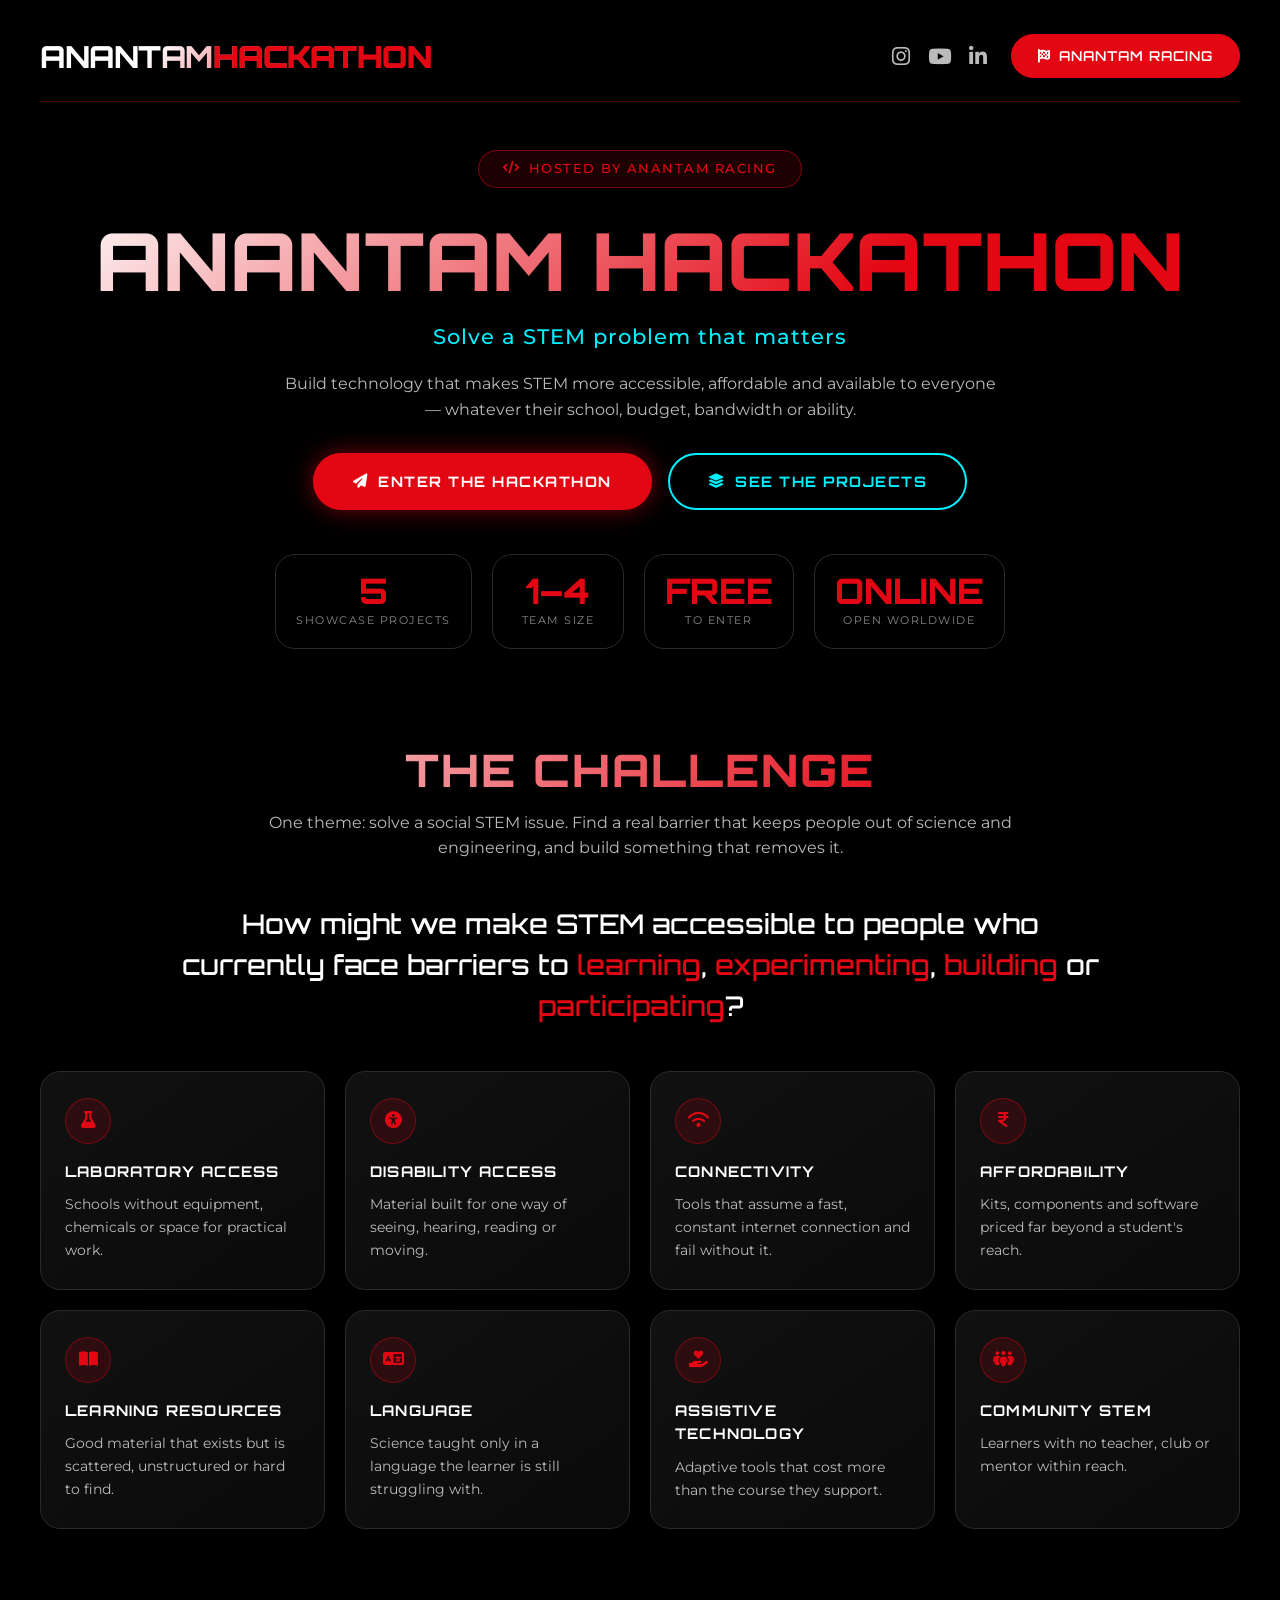
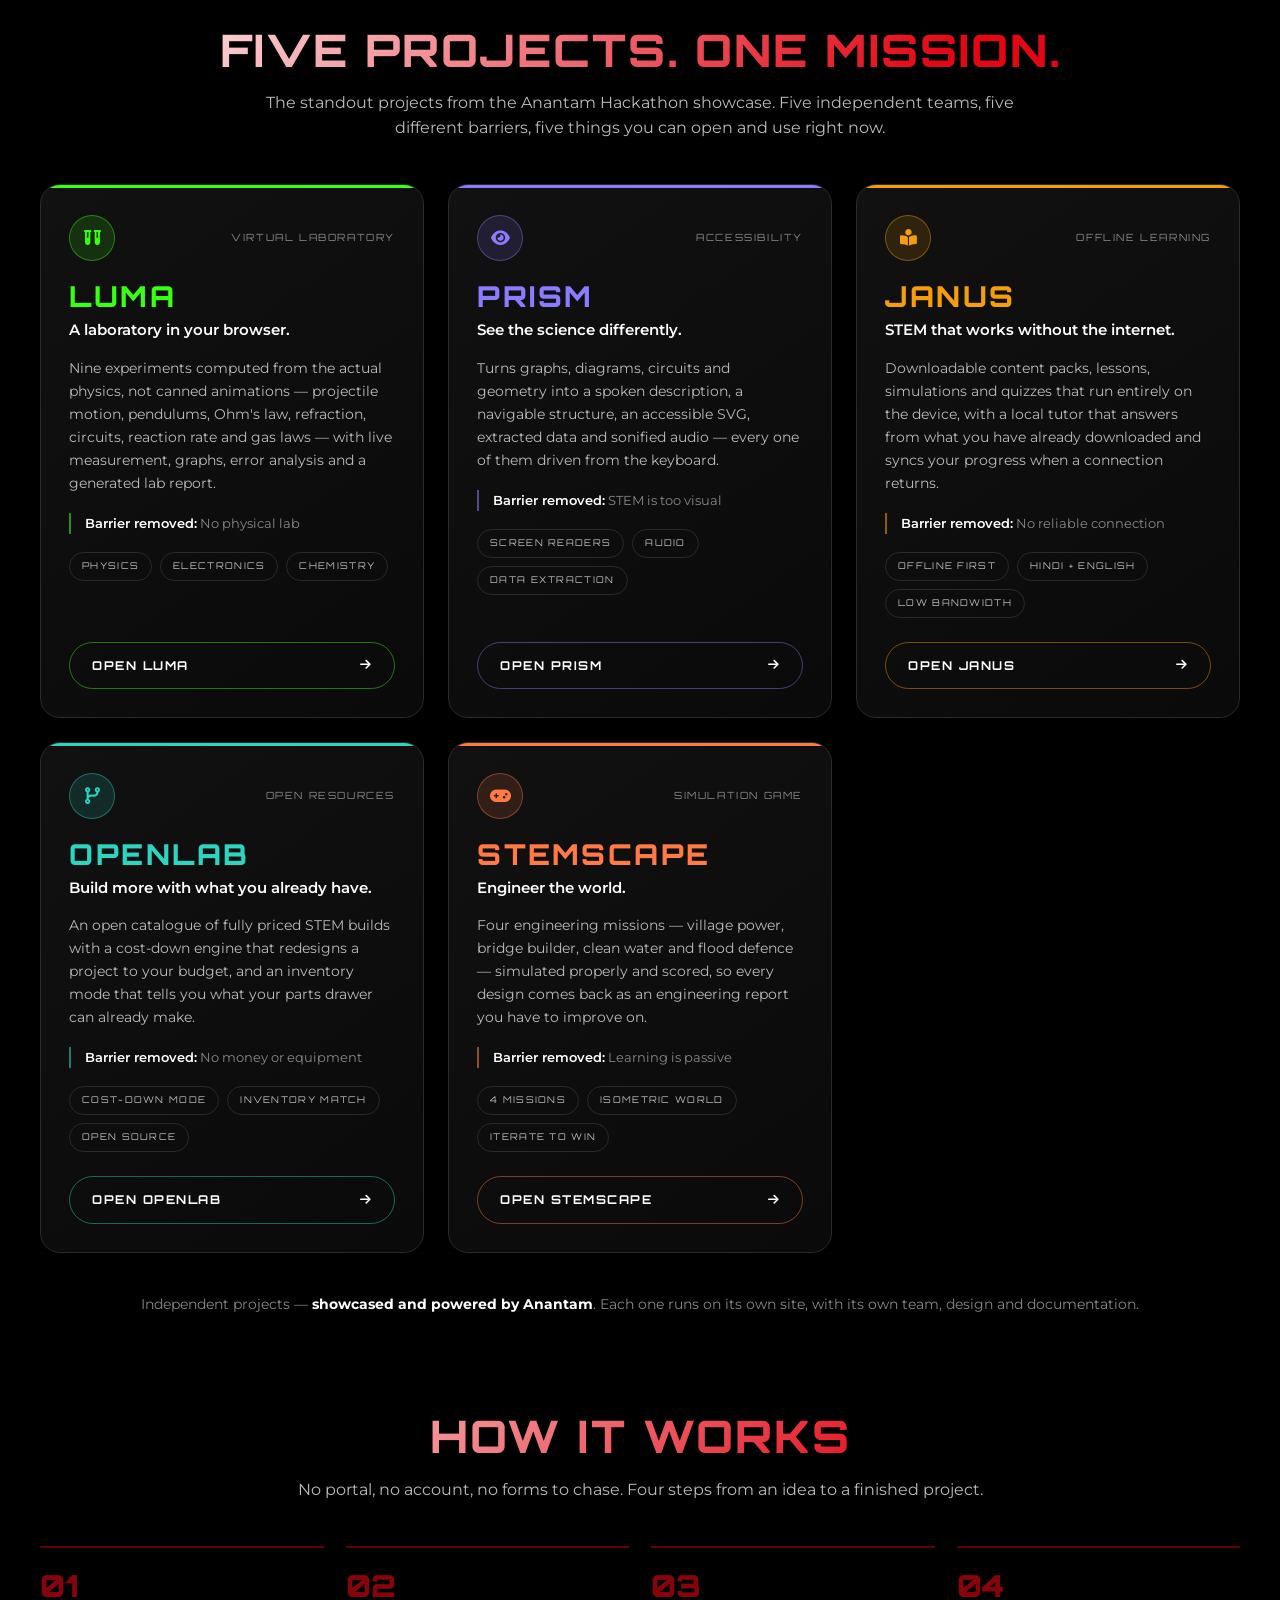
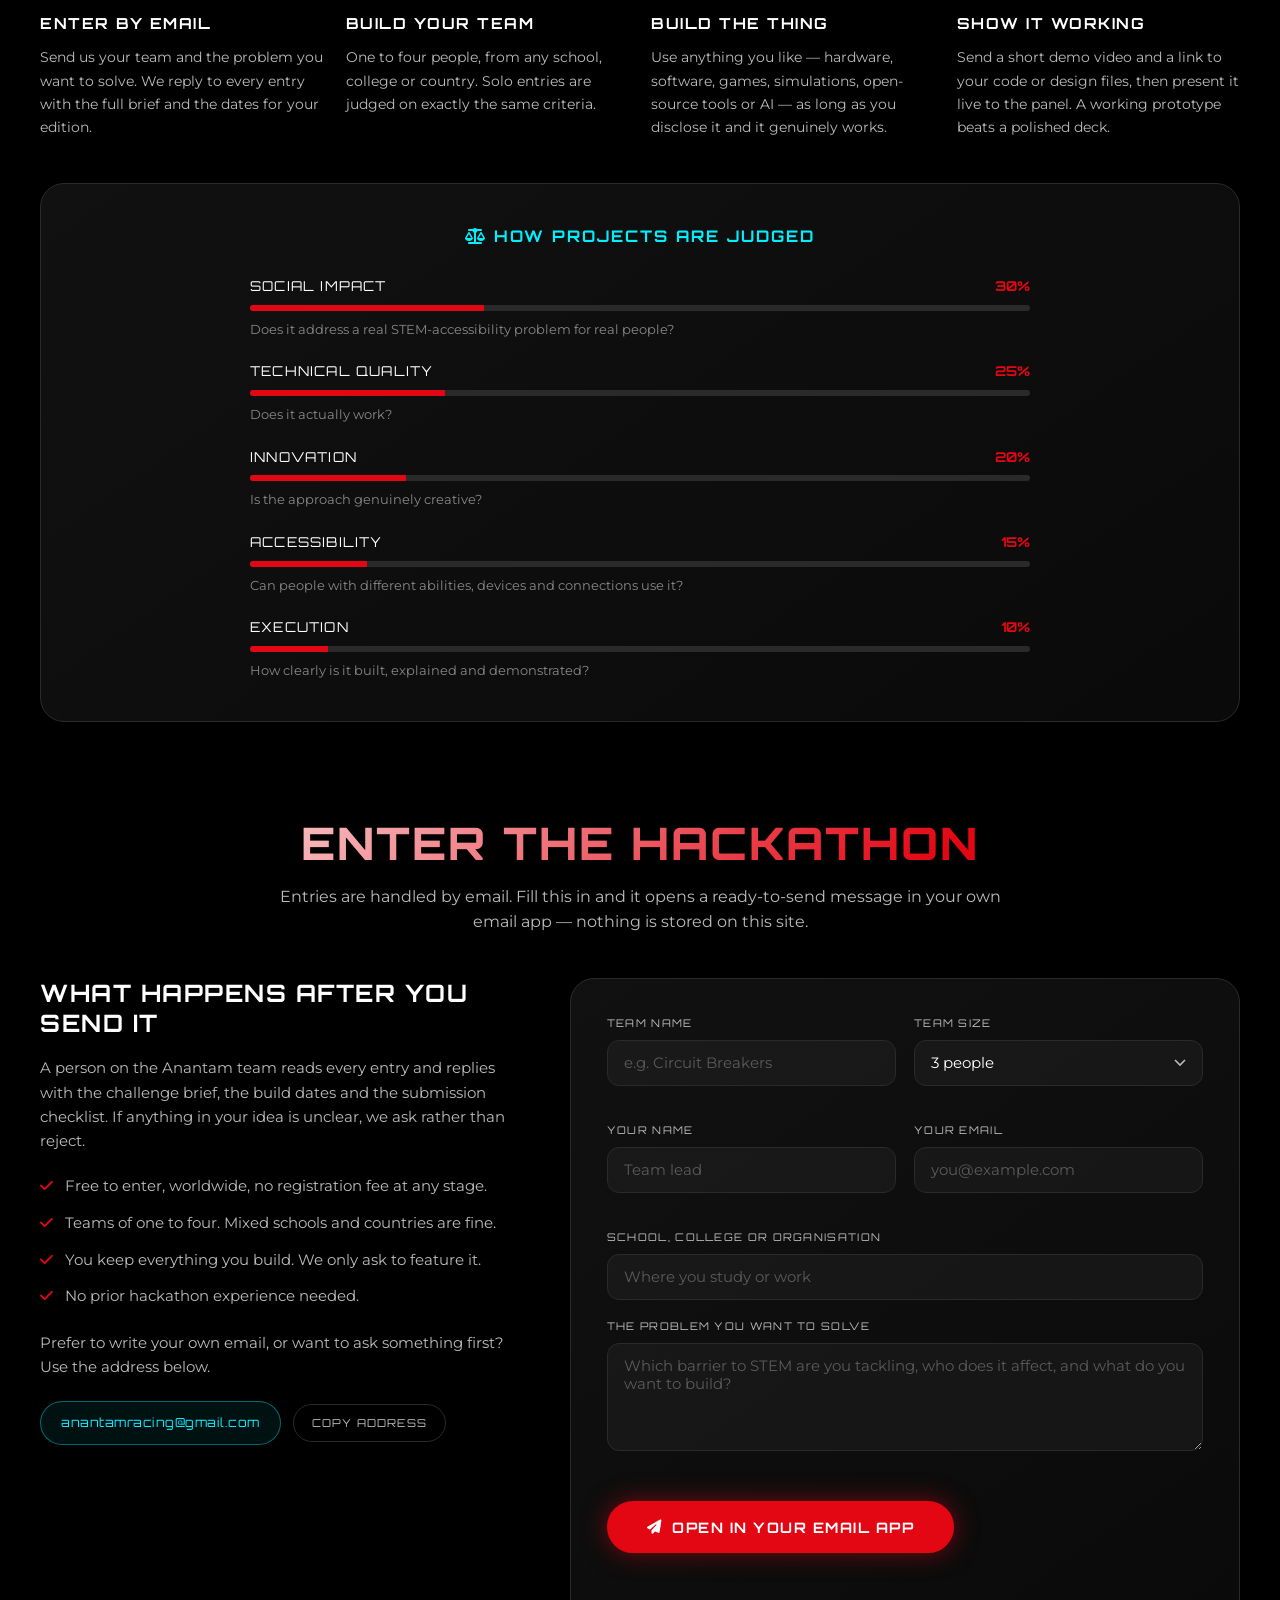
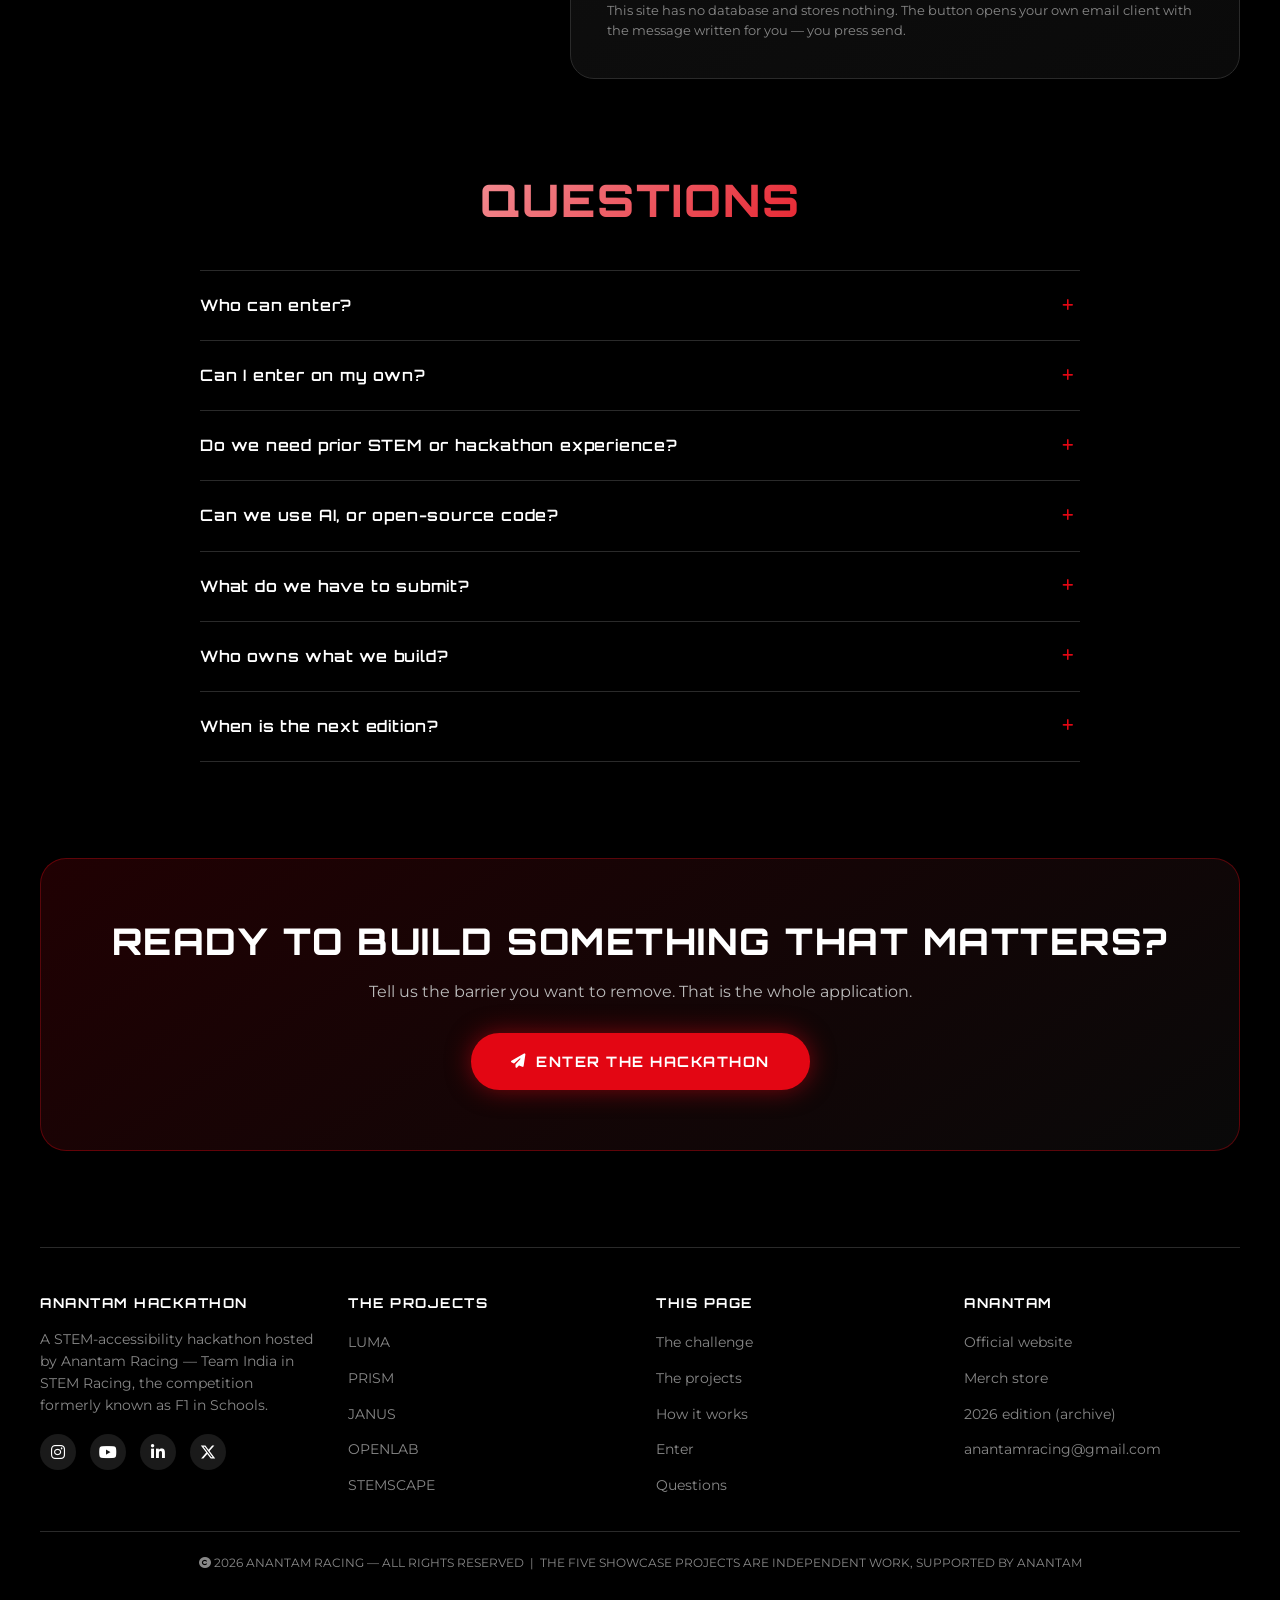
==== commit 82c93fff: "Fix X logo not rendering in the hackathon footer The footer used the fa-x-twitter glyph, which Font " ====
--- a/index.html
+++ b/index.html
@@ -650,6 +650,8 @@
       display: grid; place-items: center; color: #fff; text-decoration: none; transition: 0.2s;
     }
     .social-footer a:hover { background: var(--primary); transform: translateY(-3px); }
+    /* X mark is inline SVG: Font Awesome 6.4.0 (site-wide pin) predates fa-x-twitter. */
+    .social-footer .icon-x { width: 1em; height: 1em; fill: currentColor; }
     .copyright {
       text-align: center; padding: 22px 0 10px;
       border-top: 1px solid var(--gray-400);
@@ -1023,7 +1025,7 @@
           <a href="https://www.instagram.com/anantamracing/" rel="noopener" aria-label="Instagram"><i class="fab fa-instagram" aria-hidden="true"></i></a>
           <a href="https://www.youtube.com/@Anantamracing" rel="noopener" aria-label="YouTube"><i class="fab fa-youtube" aria-hidden="true"></i></a>
           <a href="https://www.linkedin.com/company/anantam-f1-in-schools/" rel="noopener" aria-label="LinkedIn"><i class="fab fa-linkedin-in" aria-hidden="true"></i></a>
-          <a href="https://x.com/anantam_f1" rel="noopener" aria-label="X"><i class="fab fa-x-twitter" aria-hidden="true"></i></a>
+          <a href="https://x.com/anantam_f1" rel="noopener" aria-label="Anantam Racing on X" title="Anantam Racing on X"><svg class="icon-x" viewBox="0 0 512 512" aria-hidden="true" focusable="false"><path d="M389.2 48h70.6L305.6 224.2 487 464H345L233.7 318.6 106.5 464H35.8L200.7 275.5 26.8 48H172.4L272.9 180.9 389.2 48zM364.4 421.8h39.1L151.1 88h-42L364.4 421.8z"/></svg></a>
         </div>
       </div>
       <div class="footer-col">
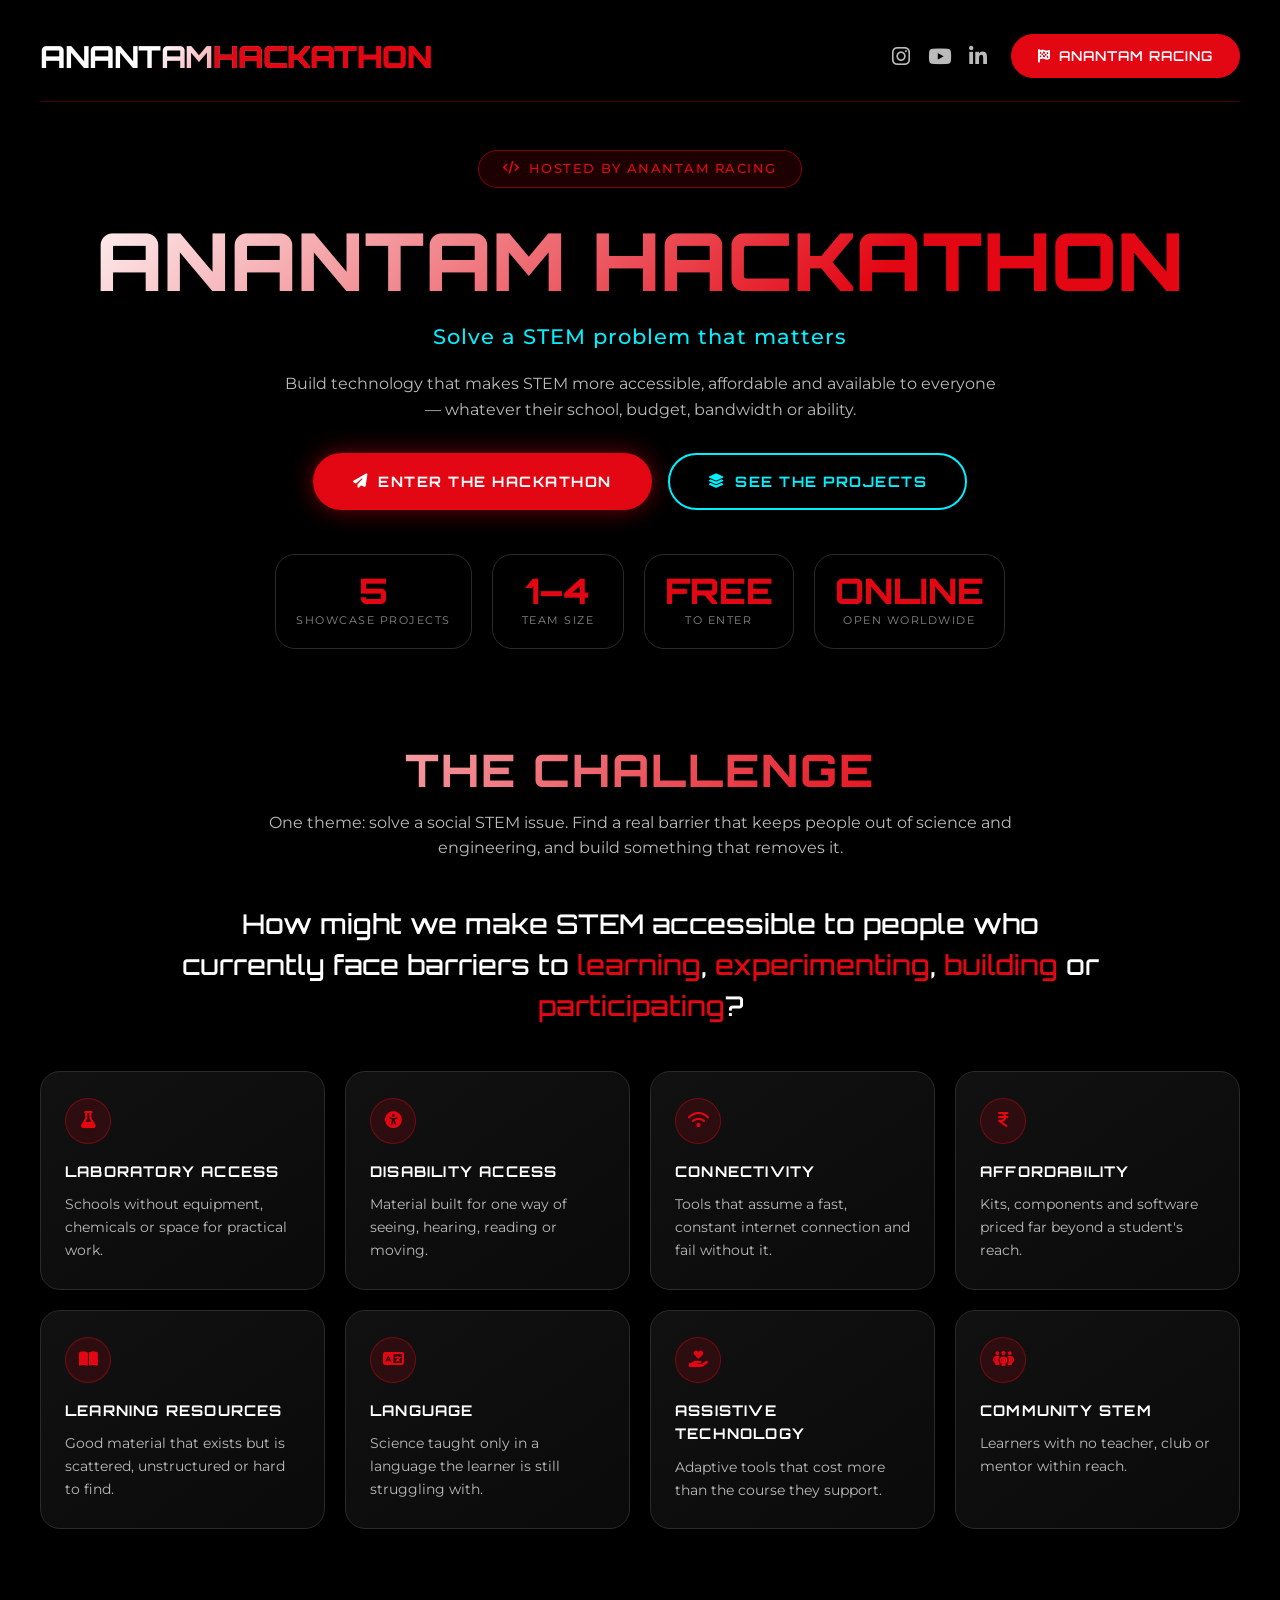
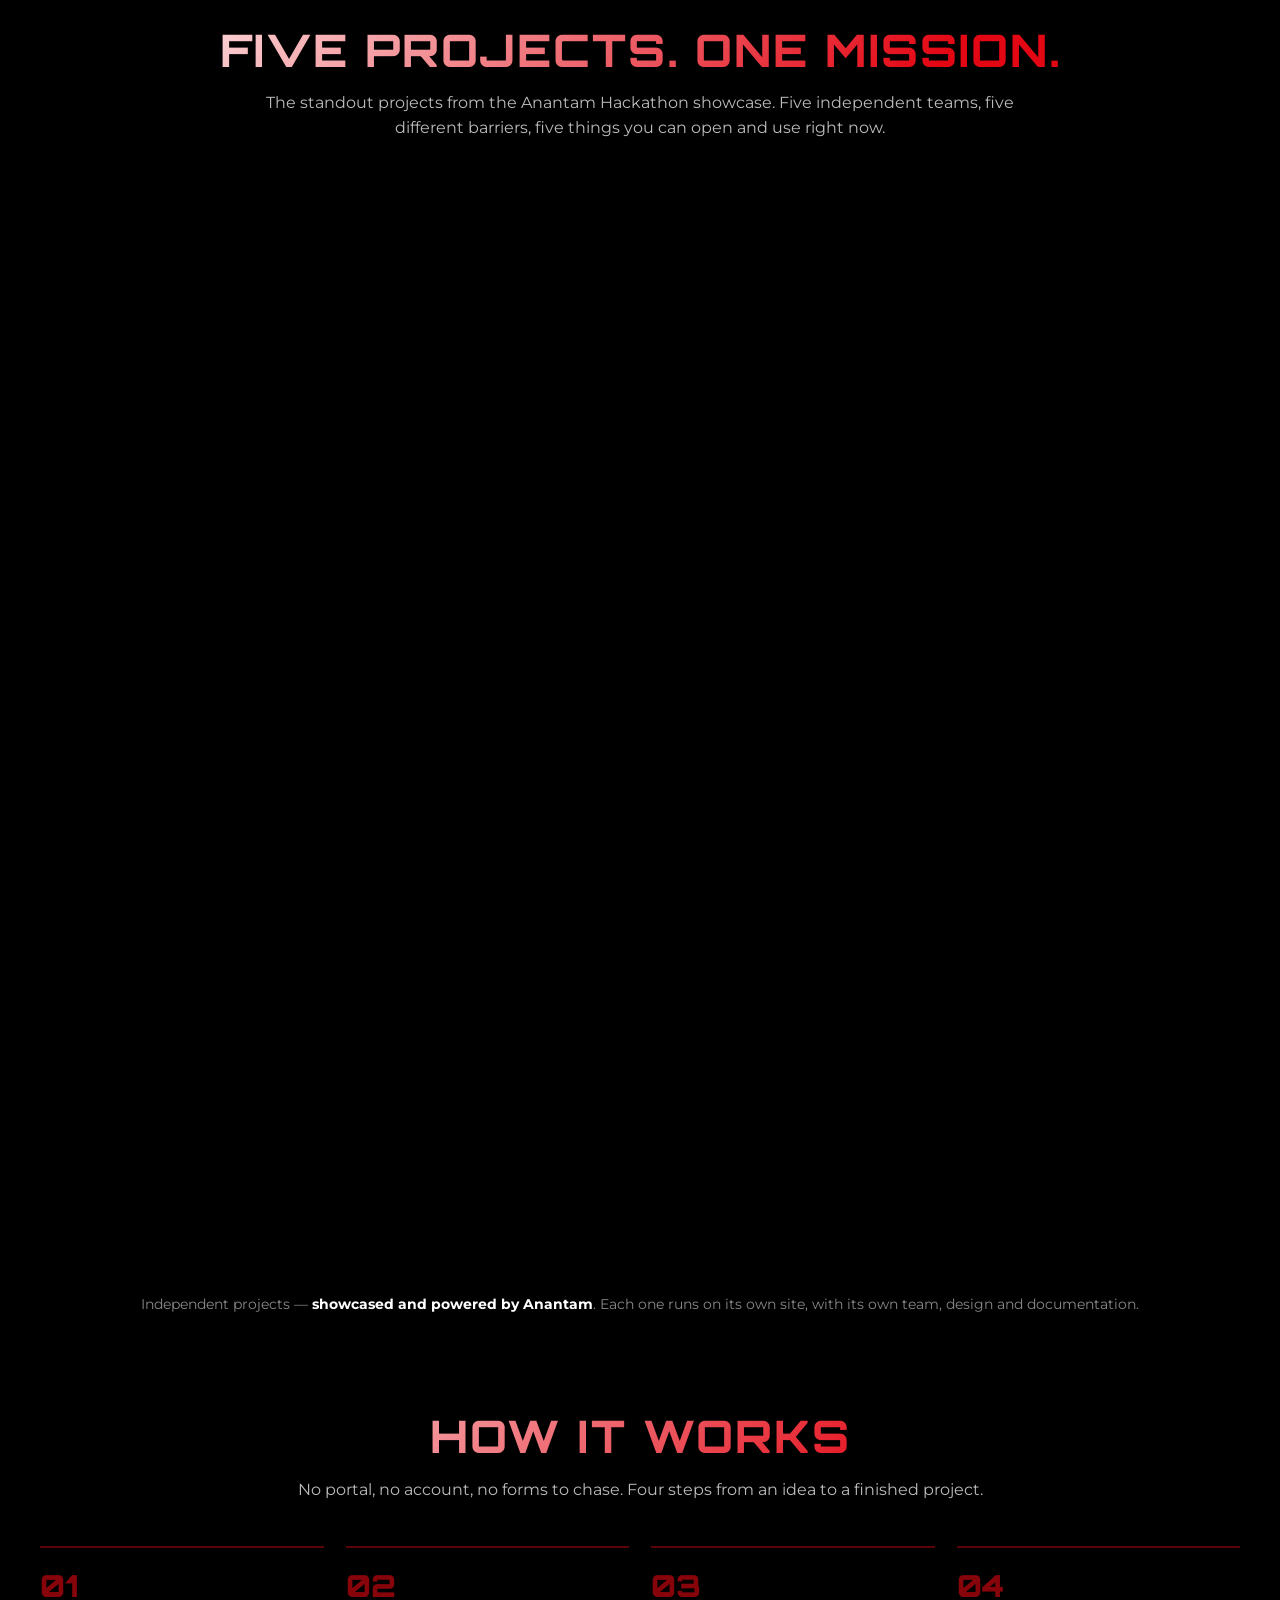
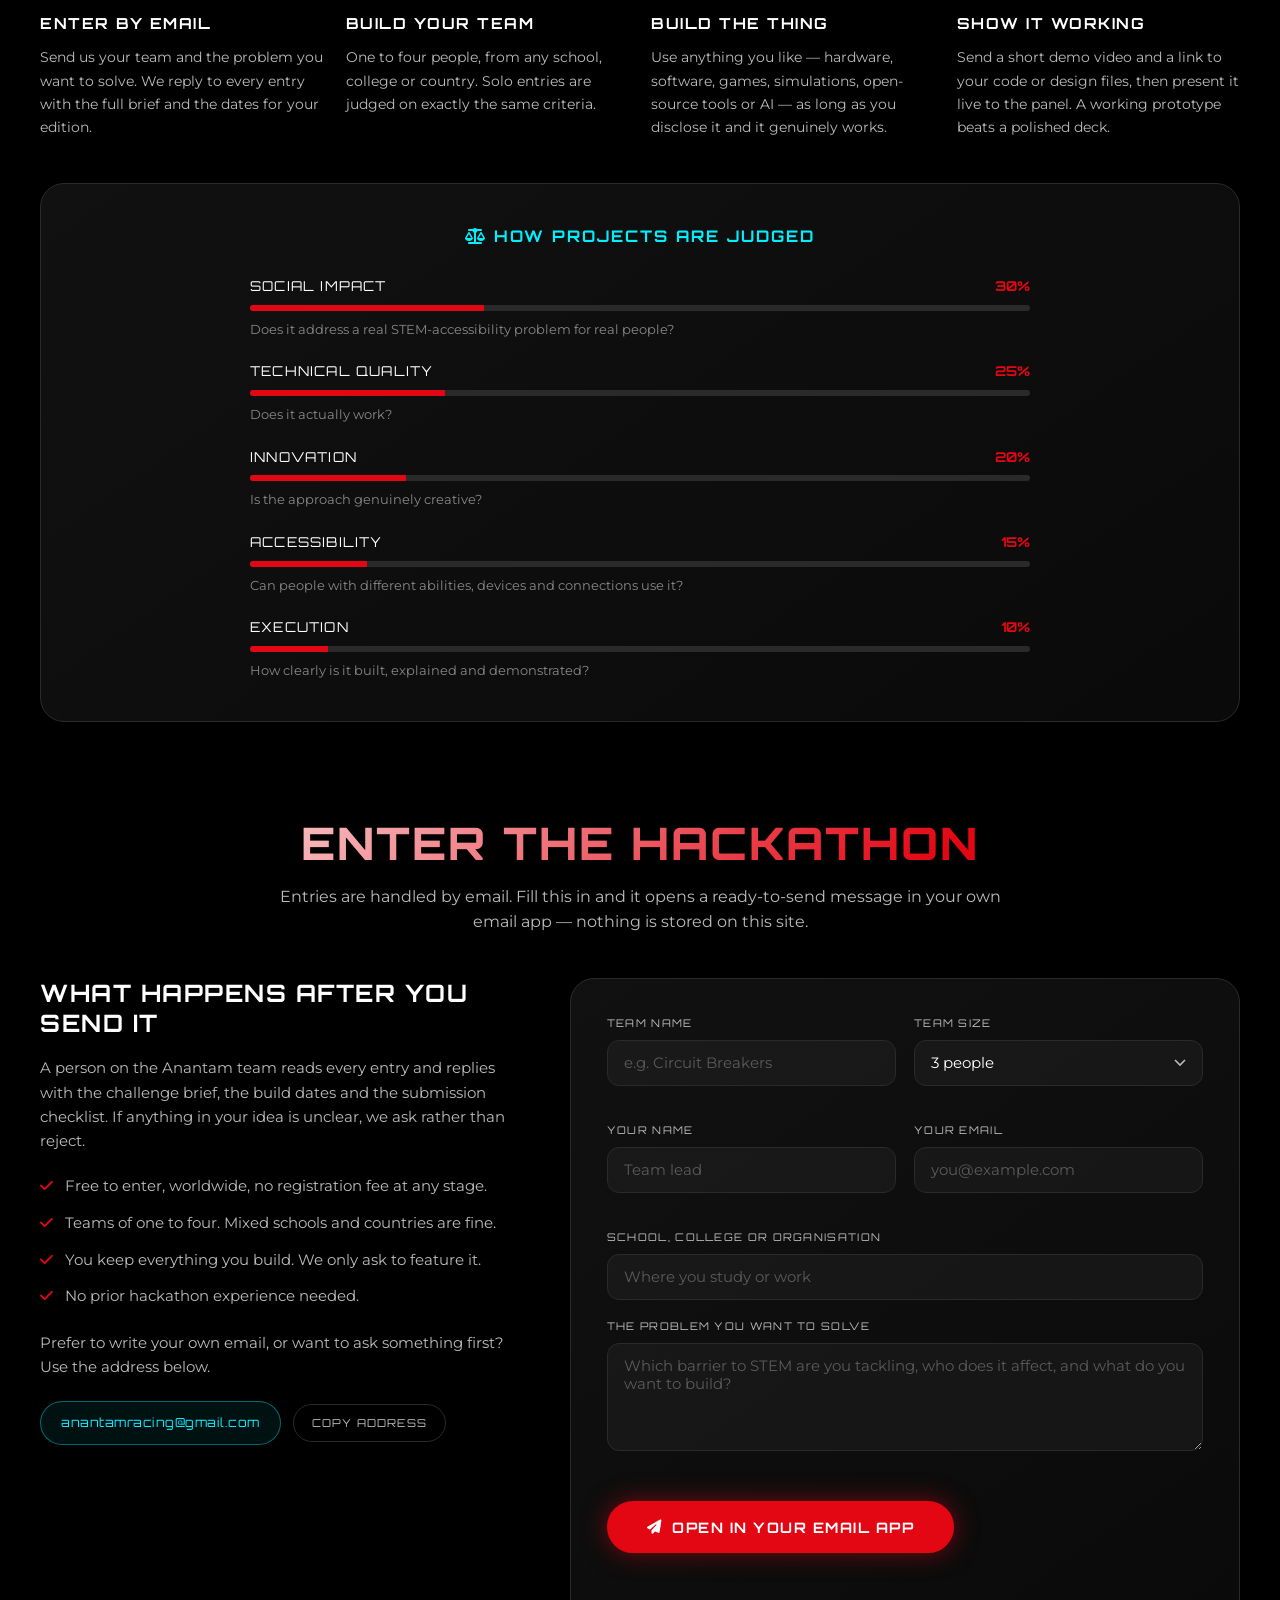
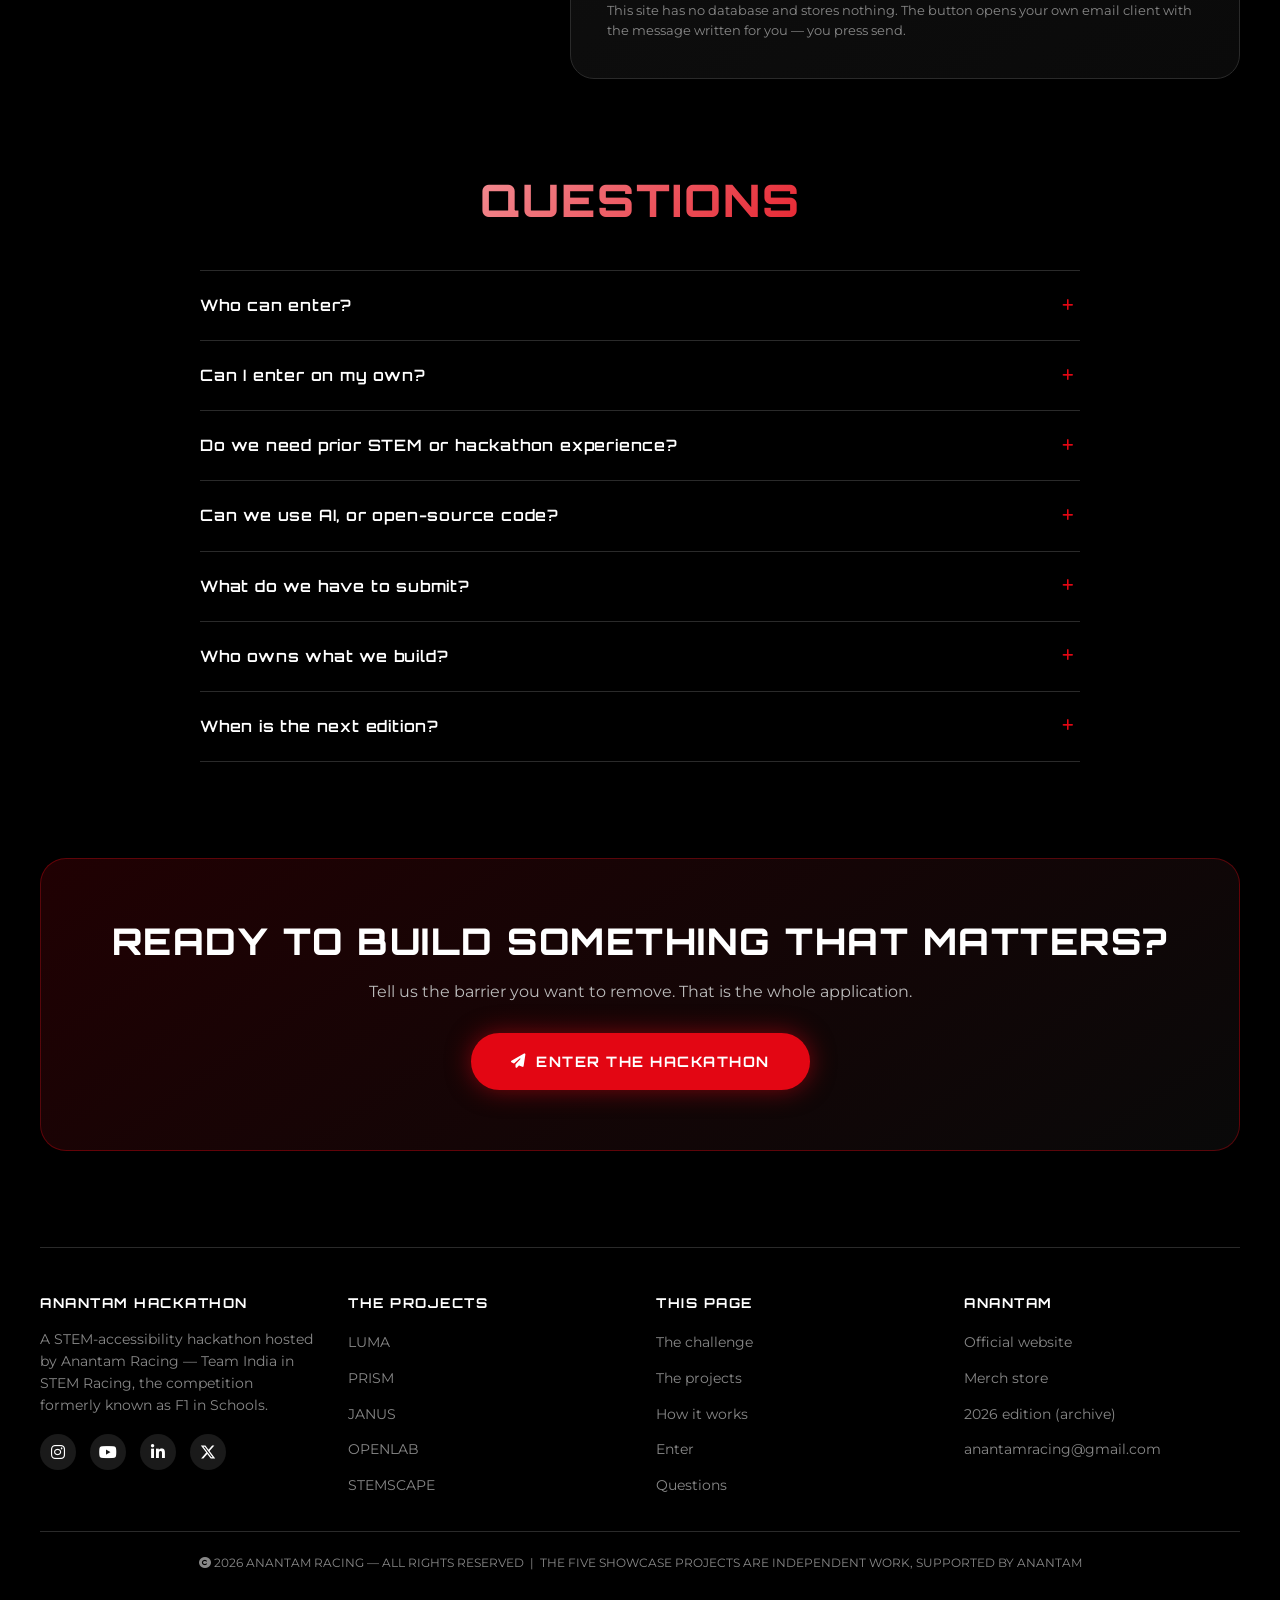
==== commit 1e2192e7: "Serve the hub from its subdomain and use the site-wide X logo The hub is served from hackathon.anant" ====
--- a/index.html
+++ b/index.html
@@ -10,7 +10,7 @@
   <meta name="keywords" content="Anantam Hackathon, Anantam Racing, Team India, STEM Racing, STEM hackathon India, STEM accessibility, student hackathon, coding, innovation">
   <meta name="author" content="Anantam Racing">
   <meta name="robots" content="index, follow, max-image-preview:large, max-snippet:-1">
-  <link rel="canonical" href="https://anantamracing.com/hackathon/">
+  <link rel="canonical" href="https://hackathon.anantamracing.com/">
   <meta property="og:site_name" content="Anantam Racing">
   <meta property="og:locale" content="en_IN">
   <meta property="og:title" content="Anantam Hackathon · Solve a STEM Problem That Matters">
@@ -19,7 +19,7 @@
   <meta property="og:image:width" content="1200">
   <meta property="og:image:height" content="630">
   <meta property="og:image:alt" content="Anantam Racing — Team India, STEM Racing World Finalists">
-  <meta property="og:url" content="https://anantamracing.com/hackathon/">
+  <meta property="og:url" content="https://hackathon.anantamracing.com/">
   <meta property="og:type" content="website">
   <meta name="twitter:card" content="summary_large_image">
   <meta name="twitter:site" content="@anantam_f1">
@@ -35,21 +35,21 @@
     "@graph": [
       {
         "@type": "WebPage",
-        "@id": "https://anantamracing.com/hackathon/#webpage",
-        "url": "https://anantamracing.com/hackathon/",
+        "@id": "https://hackathon.anantamracing.com/#webpage",
+        "url": "https://hackathon.anantamracing.com/",
         "name": "Anantam Hackathon | Solve a STEM Problem That Matters | Anantam Racing",
         "description": "The Anantam Hackathon challenges teams to solve a social STEM issue and showcases five projects that make STEM more accessible.",
         "isPartOf": { "@id": "https://anantamracing.com/#website" },
         "about": { "@id": "https://anantamracing.com/#organization" },
         "inLanguage": "en",
-        "breadcrumb": { "@id": "https://anantamracing.com/hackathon/#breadcrumb" }
+        "breadcrumb": { "@id": "https://hackathon.anantamracing.com/#breadcrumb" }
       },
       {
         "@type": "BreadcrumbList",
-        "@id": "https://anantamracing.com/hackathon/#breadcrumb",
+        "@id": "https://hackathon.anantamracing.com/#breadcrumb",
         "itemListElement": [
           { "@type": "ListItem", "position": 1, "name": "Anantam Racing", "item": "https://anantamracing.com/" },
-          { "@type": "ListItem", "position": 2, "name": "Anantam Hackathon", "item": "https://anantamracing.com/hackathon/" }
+          { "@type": "ListItem", "position": 2, "name": "Anantam Hackathon", "item": "https://hackathon.anantamracing.com/" }
         ]
       }
     ]
@@ -684,7 +684,7 @@
 
   <!-- HEADER -->
   <div class="main-header fade-up">
-    <a href="/hackathon/" class="logo">ANANTAM<span>HACKATHON</span></a>
+    <a href="https://hackathon.anantamracing.com/" class="logo">ANANTAM<span>HACKATHON</span></a>
     <div class="header-actions">
       <div class="social-icons">
         <a href="https://www.instagram.com/anantamracing/" rel="noopener" aria-label="Instagram"><i class="fab fa-instagram" aria-hidden="true"></i></a>
@@ -783,7 +783,7 @@
         <p class="project-desc">Nine experiments computed from the actual physics, not canned animations &mdash; projectile motion, pendulums, Ohm's law, refraction, circuits, reaction rate and gas laws &mdash; with live measurement, graphs, error analysis and a generated lab report.</p>
         <p class="project-barrier"><strong>Barrier removed:</strong> No physical lab</p>
         <div class="project-chips"><span>Physics</span><span>Electronics</span><span>Chemistry</span></div>
-        <a class="project-link" href="/hackathon/luma/">Open LUMA <i class="fas fa-arrow-right" aria-hidden="true"></i></a>
+        <a class="project-link" href="https://anantamracing.com/hackathon/luma/">Open LUMA <i class="fas fa-arrow-right" aria-hidden="true"></i></a>
       </article>
       <article class="project-card reveal" style="--accent-c: #8B7BFF">
         <div class="project-top">
@@ -795,7 +795,7 @@
         <p class="project-desc">Turns graphs, diagrams, circuits and geometry into a spoken description, a navigable structure, an accessible SVG, extracted data and sonified audio &mdash; every one of them driven from the keyboard.</p>
         <p class="project-barrier"><strong>Barrier removed:</strong> STEM is too visual</p>
         <div class="project-chips"><span>Screen readers</span><span>Audio</span><span>Data extraction</span></div>
-        <a class="project-link" href="/hackathon/prism/">Open PRISM <i class="fas fa-arrow-right" aria-hidden="true"></i></a>
+        <a class="project-link" href="https://anantamracing.com/hackathon/prism/">Open PRISM <i class="fas fa-arrow-right" aria-hidden="true"></i></a>
       </article>
       <article class="project-card reveal" style="--accent-c: #F59E0B">
         <div class="project-top">
@@ -807,7 +807,7 @@
         <p class="project-desc">Downloadable content packs, lessons, simulations and quizzes that run entirely on the device, with a local tutor that answers from what you have already downloaded and syncs your progress when a connection returns.</p>
         <p class="project-barrier"><strong>Barrier removed:</strong> No reliable connection</p>
         <div class="project-chips"><span>Offline first</span><span>Hindi + English</span><span>Low bandwidth</span></div>
-        <a class="project-link" href="/hackathon/janus/">Open JANUS <i class="fas fa-arrow-right" aria-hidden="true"></i></a>
+        <a class="project-link" href="https://anantamracing.com/hackathon/janus/">Open JANUS <i class="fas fa-arrow-right" aria-hidden="true"></i></a>
       </article>
       <article class="project-card reveal" style="--accent-c: #2DD4BF">
         <div class="project-top">
@@ -819,7 +819,7 @@
         <p class="project-desc">An open catalogue of fully priced STEM builds with a cost-down engine that redesigns a project to your budget, and an inventory mode that tells you what your parts drawer can already make.</p>
         <p class="project-barrier"><strong>Barrier removed:</strong> No money or equipment</p>
         <div class="project-chips"><span>Cost-down mode</span><span>Inventory match</span><span>Open source</span></div>
-        <a class="project-link" href="/hackathon/openlab/">Open OPENLAB <i class="fas fa-arrow-right" aria-hidden="true"></i></a>
+        <a class="project-link" href="https://anantamracing.com/hackathon/openlab/">Open OPENLAB <i class="fas fa-arrow-right" aria-hidden="true"></i></a>
       </article>
       <article class="project-card reveal" style="--accent-c: #FF7A45">
         <div class="project-top">
@@ -831,7 +831,7 @@
         <p class="project-desc">Four engineering missions &mdash; village power, bridge builder, clean water and flood defence &mdash; simulated properly and scored, so every design comes back as an engineering report you have to improve on.</p>
         <p class="project-barrier"><strong>Barrier removed:</strong> Learning is passive</p>
         <div class="project-chips"><span>4 missions</span><span>Isometric world</span><span>Iterate to win</span></div>
-        <a class="project-link" href="/hackathon/stemscape/">Open STEMSCAPE <i class="fas fa-arrow-right" aria-hidden="true"></i></a>
+        <a class="project-link" href="https://anantamracing.com/hackathon/stemscape/">Open STEMSCAPE <i class="fas fa-arrow-right" aria-hidden="true"></i></a>
       </article>
     </div>
     <p class="showcase-note reveal">Independent projects &mdash; <strong>showcased and powered by Anantam</strong>. Each one runs on its own site, with its own team, design and documentation.</p>
@@ -1031,11 +1031,11 @@
       <div class="footer-col">
         <h4>THE PROJECTS</h4>
         <ul class="footer-links">
-          <li><a href="/hackathon/luma/">LUMA</a></li>
-          <li><a href="/hackathon/prism/">PRISM</a></li>
-          <li><a href="/hackathon/janus/">JANUS</a></li>
-          <li><a href="/hackathon/openlab/">OPENLAB</a></li>
-          <li><a href="/hackathon/stemscape/">STEMSCAPE</a></li>
+          <li><a href="https://anantamracing.com/hackathon/luma/">LUMA</a></li>
+          <li><a href="https://anantamracing.com/hackathon/prism/">PRISM</a></li>
+          <li><a href="https://anantamracing.com/hackathon/janus/">JANUS</a></li>
+          <li><a href="https://anantamracing.com/hackathon/openlab/">OPENLAB</a></li>
+          <li><a href="https://anantamracing.com/hackathon/stemscape/">STEMSCAPE</a></li>
         </ul>
       </div>
       <div class="footer-col">
@@ -1053,7 +1053,7 @@
         <ul class="footer-links">
           <li><a href="https://anantamracing.com/">Official website</a></li>
           <li><a href="https://store.anantamracing.com">Merch store</a></li>
-          <li><a href="/hackathon/2026/">2026 edition (archive)</a></li>
+          <li><a href="https://anantamracing.com/hackathon/2026/">2026 edition (archive)</a></li>
           <li><a href="mailto:anantamracing@gmail.com">anantamracing@gmail.com</a></li>
         </ul>
       </div>
